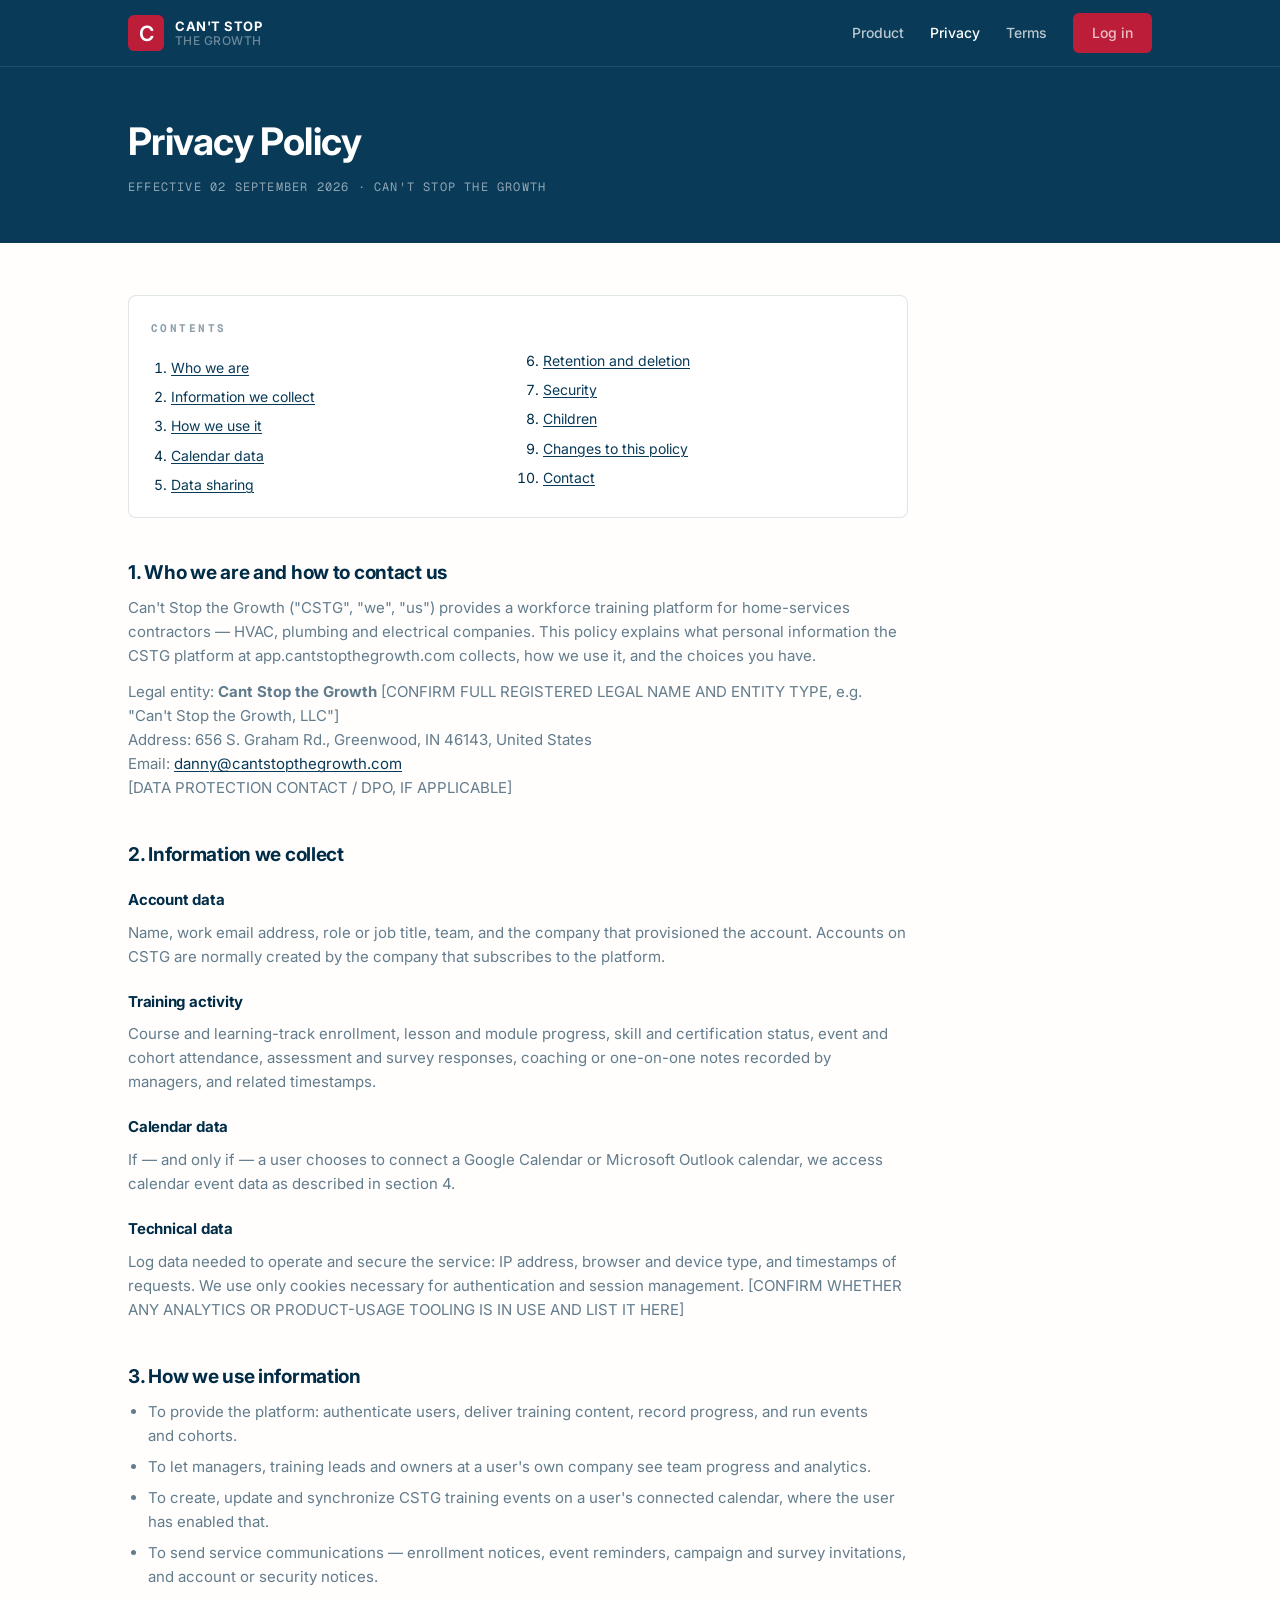
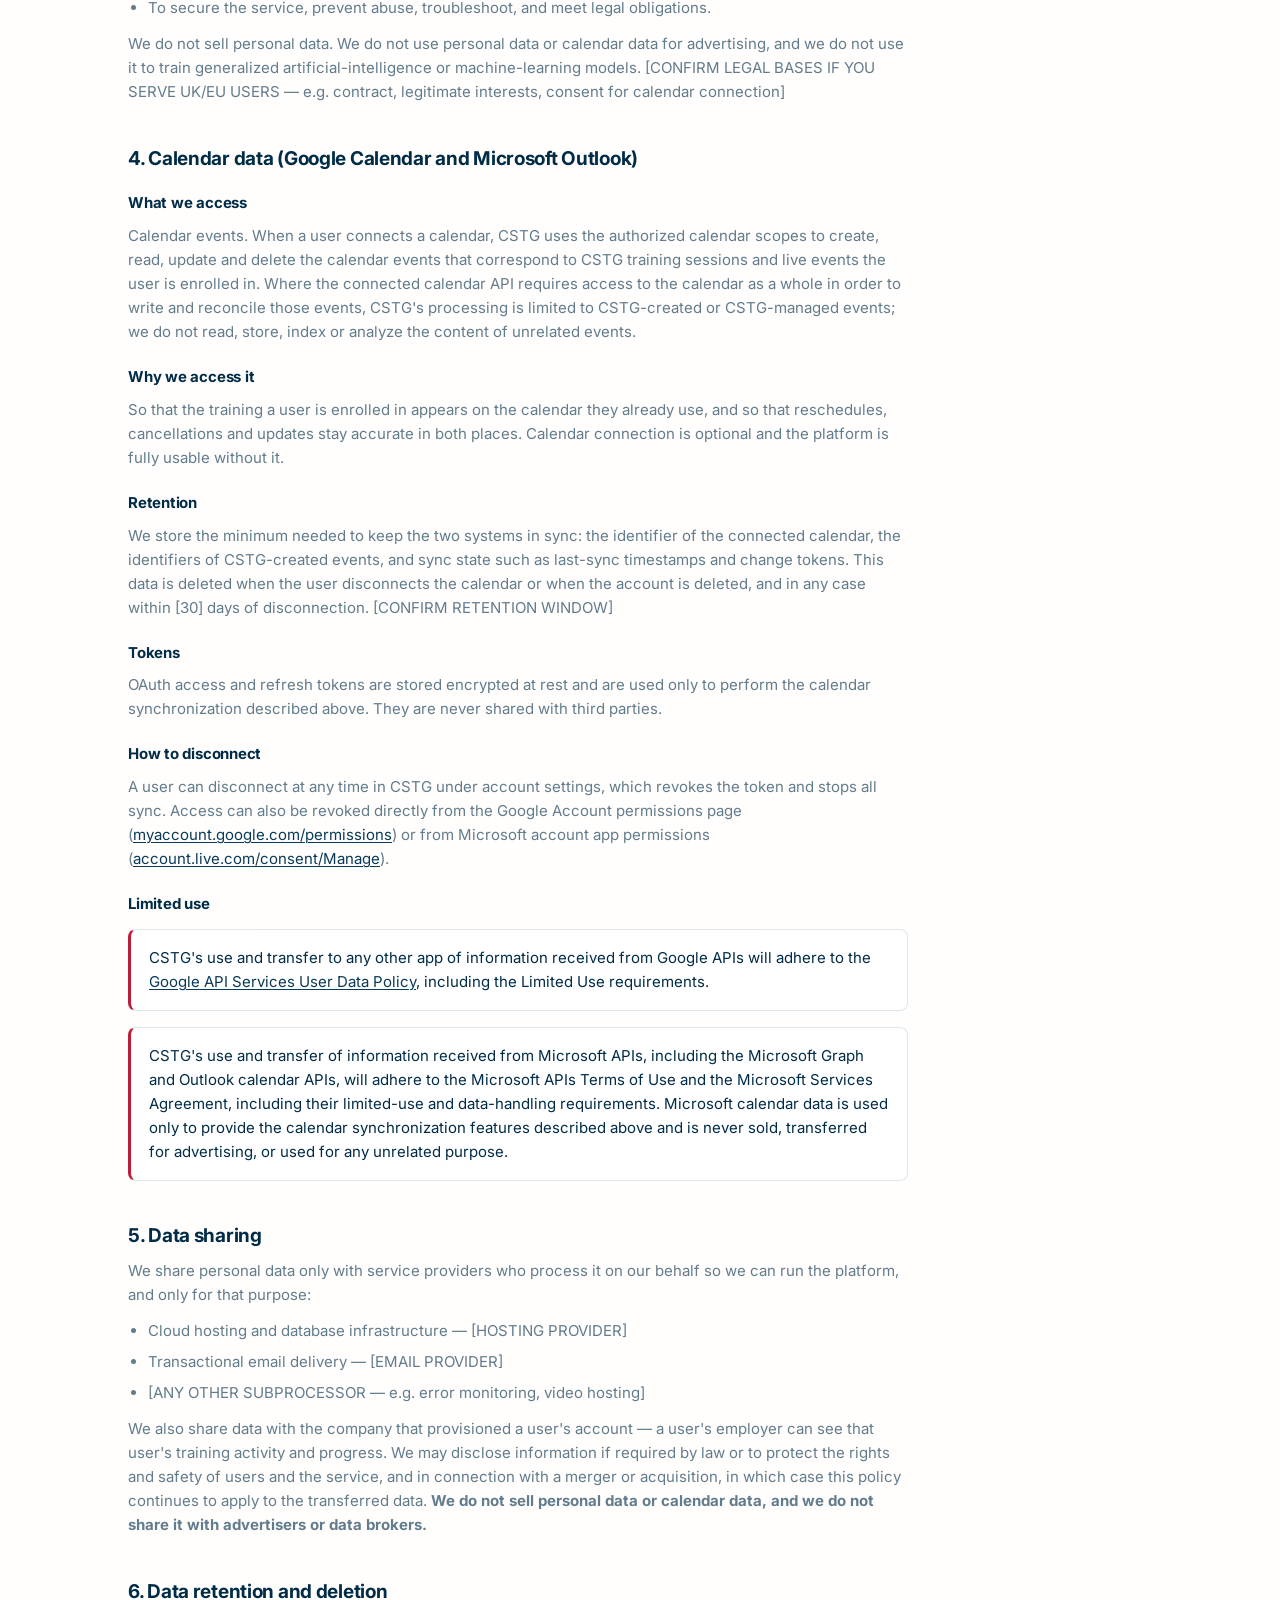
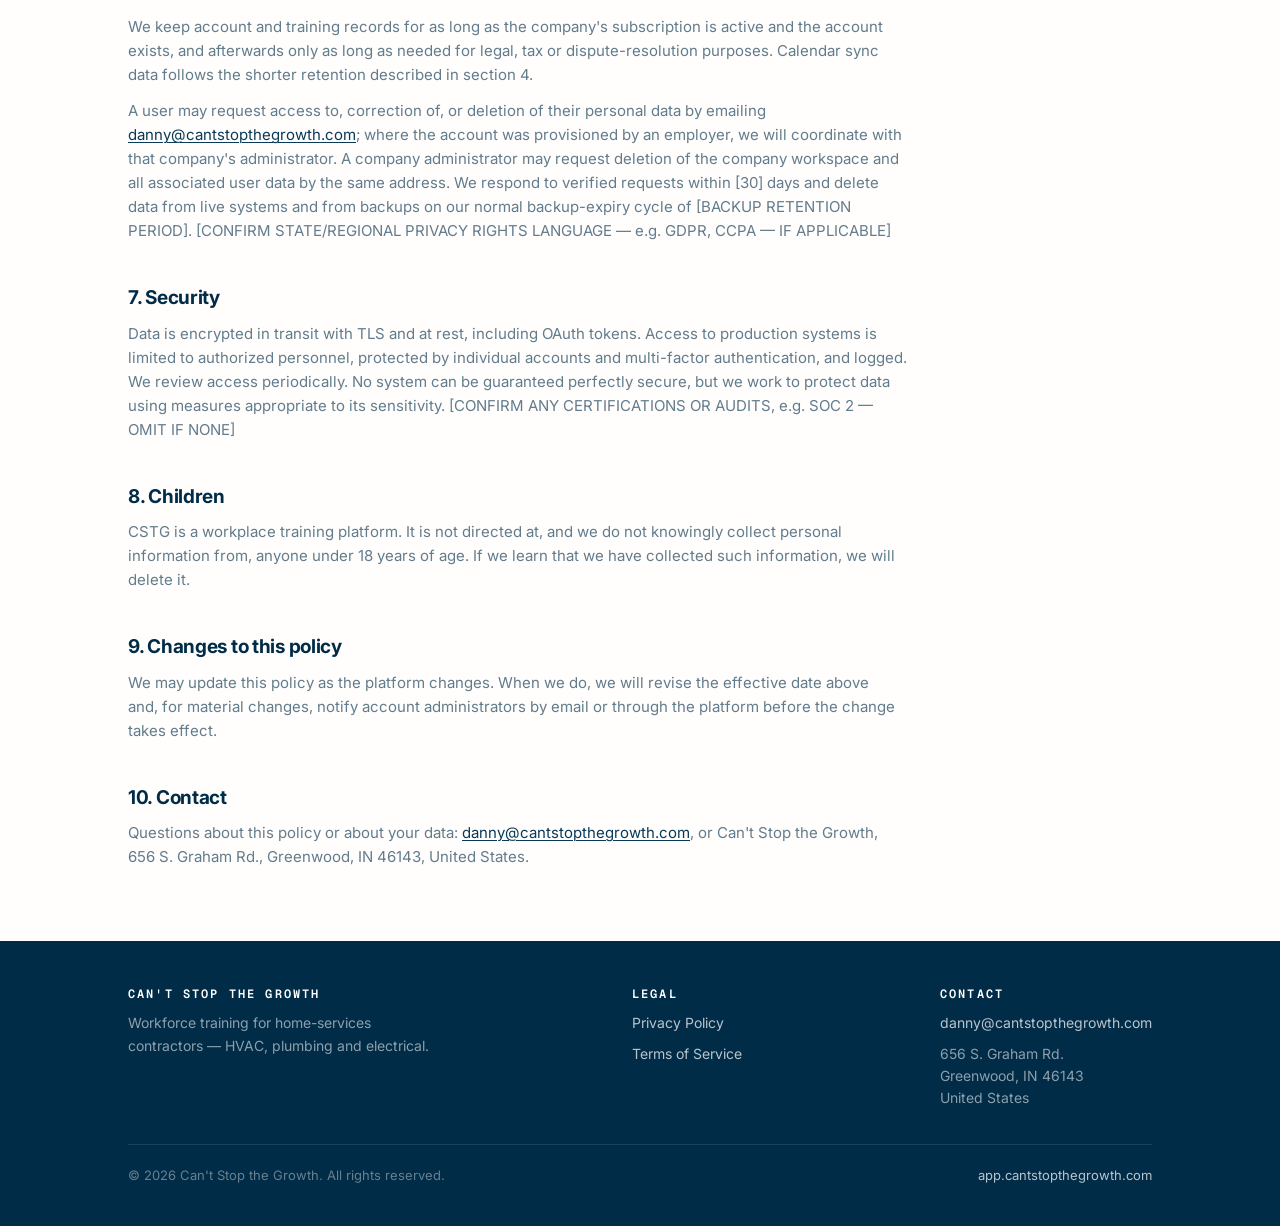
==== privacy.html @ 06f74c23 "Landing page package: index + legal pages for OAuth app verification Static site (no build step): li" ====
<!DOCTYPE html>
<html lang="en">
<head>
<meta charset="utf-8" />
<meta name="viewport" content="width=device-width, initial-scale=1" />
<title>Privacy Policy — Can't Stop the Growth</title>
<meta name="description" content="How Can't Stop the Growth (CSTG) collects, uses and protects personal and calendar data." />
<link rel="preconnect" href="https://fonts.googleapis.com" />
<link rel="preconnect" href="https://fonts.gstatic.com" crossorigin />
<link href="https://fonts.googleapis.com/css2?family=Inter:wght@400;500;600;700&family=Geist+Mono:wght@400;500;600&display=swap" rel="stylesheet" />
<link rel="stylesheet" href="site.css" />
</head>
<body><header class="site-head">
<div class="wrap head-in">
<a class="logo" href="index.html"><span class="mark">C</span><span class="word"><b>CAN'T STOP</b><span>THE GROWTH</span></span></a>
<button class="navtoggle" id="navToggle" aria-expanded="false" aria-controls="siteNav" aria-label="Menu">☰</button>
<nav class="nav" id="siteNav">
<a href="index.html">Product</a>
<a href="privacy.html" aria-current="page">Privacy</a>
<a href="terms.html">Terms</a>
<a class="btn btn-cta" href="https://app.cantstopthegrowth.com">Log in</a>
</nav>
</div>
</header><main>
<section class="legal-head">
<div class="wrap">
<h1>Privacy Policy</h1>
<p class="meta">Effective 02 September 2026 · Can't Stop the Growth</p>
</div>
</section>
<div class="wrap"><div class="legal">
<div class="toc"><b class="eyebrow">Contents</b>
<ol>
<li><a href="#who">Who we are</a></li>
<li><a href="#collect">Information we collect</a></li>
<li><a href="#use">How we use it</a></li>
<li><a href="#calendar">Calendar data</a></li>
<li><a href="#sharing">Data sharing</a></li>
<li><a href="#retention">Retention and deletion</a></li>
<li><a href="#security">Security</a></li>
<li><a href="#children">Children</a></li>
<li><a href="#changes">Changes to this policy</a></li>
<li><a href="#contact">Contact</a></li>
</ol></div>

<h2 id="who">1. Who we are and how to contact us</h2>
<p>Can't Stop the Growth ("CSTG", "we", "us") provides a workforce training platform for home-services contractors — HVAC, plumbing and electrical companies. This policy explains what personal information the CSTG platform at app.cantstopthegrowth.com collects, how we use it, and the choices you have.</p>
<p>Legal entity: <b>Cant Stop the Growth</b> [CONFIRM FULL REGISTERED LEGAL NAME AND ENTITY TYPE, e.g. "Can't Stop the Growth, LLC"]<br />
Address: 656 S. Graham Rd., Greenwood, IN 46143, United States<br />
Email: <a href="mailto:danny@cantstopthegrowth.com">danny@cantstopthegrowth.com</a><br />
[DATA PROTECTION CONTACT / DPO, IF APPLICABLE]</p>

<h2 id="collect">2. Information we collect</h2>
<h3>Account data</h3>
<p>Name, work email address, role or job title, team, and the company that provisioned the account. Accounts on CSTG are normally created by the company that subscribes to the platform.</p>
<h3>Training activity</h3>
<p>Course and learning-track enrollment, lesson and module progress, skill and certification status, event and cohort attendance, assessment and survey responses, coaching or one-on-one notes recorded by managers, and related timestamps.</p>
<h3>Calendar data</h3>
<p>If — and only if — a user chooses to connect a Google Calendar or Microsoft Outlook calendar, we access calendar event data as described in section 4.</p>
<h3>Technical data</h3>
<p>Log data needed to operate and secure the service: IP address, browser and device type, and timestamps of requests. We use only cookies necessary for authentication and session management. [CONFIRM WHETHER ANY ANALYTICS OR PRODUCT-USAGE TOOLING IS IN USE AND LIST IT HERE]</p>

<h2 id="use">3. How we use information</h2>
<ul>
<li>To provide the platform: authenticate users, deliver training content, record progress, and run events and cohorts.</li>
<li>To let managers, training leads and owners at a user's own company see team progress and analytics.</li>
<li>To create, update and synchronize CSTG training events on a user's connected calendar, where the user has enabled that.</li>
<li>To send service communications — enrollment notices, event reminders, campaign and survey invitations, and account or security notices.</li>
<li>To secure the service, prevent abuse, troubleshoot, and meet legal obligations.</li>
</ul>
<p>We do not sell personal data. We do not use personal data or calendar data for advertising, and we do not use it to train generalized artificial-intelligence or machine-learning models. [CONFIRM LEGAL BASES IF YOU SERVE UK/EU USERS — e.g. contract, legitimate interests, consent for calendar connection]</p>

<h2 id="calendar">4. Calendar data (Google Calendar and Microsoft Outlook)</h2>
<h3>What we access</h3>
<p>Calendar events. When a user connects a calendar, CSTG uses the authorized calendar scopes to create, read, update and delete the calendar events that correspond to CSTG training sessions and live events the user is enrolled in. Where the connected calendar API requires access to the calendar as a whole in order to write and reconcile those events, CSTG's processing is limited to CSTG-created or CSTG-managed events; we do not read, store, index or analyze the content of unrelated events.</p>
<h3>Why we access it</h3>
<p>So that the training a user is enrolled in appears on the calendar they already use, and so that reschedules, cancellations and updates stay accurate in both places. Calendar connection is optional and the platform is fully usable without it.</p>
<h3>Retention</h3>
<p>We store the minimum needed to keep the two systems in sync: the identifier of the connected calendar, the identifiers of CSTG-created events, and sync state such as last-sync timestamps and change tokens. This data is deleted when the user disconnects the calendar or when the account is deleted, and in any case within [30] days of disconnection. [CONFIRM RETENTION WINDOW]</p>
<h3>Tokens</h3>
<p>OAuth access and refresh tokens are stored encrypted at rest and are used only to perform the calendar synchronization described above. They are never shared with third parties.</p>
<h3>How to disconnect</h3>
<p>A user can disconnect at any time in CSTG under account settings, which revokes the token and stops all sync. Access can also be revoked directly from the Google Account permissions page (<a href="https://myaccount.google.com/permissions">myaccount.google.com/permissions</a>) or from Microsoft account app permissions (<a href="https://account.live.com/consent/Manage">account.live.com/consent/Manage</a>).</p>
<h3>Limited use</h3>
<p class="quote">CSTG's use and transfer to any other app of information received from Google APIs will adhere to the <a href="https://developers.google.com/terms/api-services-user-data-policy">Google API Services User Data Policy</a>, including the Limited Use requirements.</p>
<p class="quote">CSTG's use and transfer of information received from Microsoft APIs, including the Microsoft Graph and Outlook calendar APIs, will adhere to the Microsoft APIs Terms of Use and the Microsoft Services Agreement, including their limited-use and data-handling requirements. Microsoft calendar data is used only to provide the calendar synchronization features described above and is never sold, transferred for advertising, or used for any unrelated purpose.</p>

<h2 id="sharing">5. Data sharing</h2>
<p>We share personal data only with service providers who process it on our behalf so we can run the platform, and only for that purpose:</p>
<ul>
<li>Cloud hosting and database infrastructure — [HOSTING PROVIDER]</li>
<li>Transactional email delivery — [EMAIL PROVIDER]</li>
<li>[ANY OTHER SUBPROCESSOR — e.g. error monitoring, video hosting]</li>
</ul>
<p>We also share data with the company that provisioned a user's account — a user's employer can see that user's training activity and progress. We may disclose information if required by law or to protect the rights and safety of users and the service, and in connection with a merger or acquisition, in which case this policy continues to apply to the transferred data. <b>We do not sell personal data or calendar data, and we do not share it with advertisers or data brokers.</b></p>

<h2 id="retention">6. Data retention and deletion</h2>
<p>We keep account and training records for as long as the company's subscription is active and the account exists, and afterwards only as long as needed for legal, tax or dispute-resolution purposes. Calendar sync data follows the shorter retention described in section 4.</p>
<p>A user may request access to, correction of, or deletion of their personal data by emailing <a href="mailto:danny@cantstopthegrowth.com">danny@cantstopthegrowth.com</a>; where the account was provisioned by an employer, we will coordinate with that company's administrator. A company administrator may request deletion of the company workspace and all associated user data by the same address. We respond to verified requests within [30] days and delete data from live systems and from backups on our normal backup-expiry cycle of [BACKUP RETENTION PERIOD]. [CONFIRM STATE/REGIONAL PRIVACY RIGHTS LANGUAGE — e.g. GDPR, CCPA — IF APPLICABLE]</p>

<h2 id="security">7. Security</h2>
<p>Data is encrypted in transit with TLS and at rest, including OAuth tokens. Access to production systems is limited to authorized personnel, protected by individual accounts and multi-factor authentication, and logged. We review access periodically. No system can be guaranteed perfectly secure, but we work to protect data using measures appropriate to its sensitivity. [CONFIRM ANY CERTIFICATIONS OR AUDITS, e.g. SOC 2 — OMIT IF NONE]</p>

<h2 id="children">8. Children</h2>
<p>CSTG is a workplace training platform. It is not directed at, and we do not knowingly collect personal information from, anyone under 18 years of age. If we learn that we have collected such information, we will delete it.</p>

<h2 id="changes">9. Changes to this policy</h2>
<p>We may update this policy as the platform changes. When we do, we will revise the effective date above and, for material changes, notify account administrators by email or through the platform before the change takes effect.</p>

<h2 id="contact">10. Contact</h2>
<p>Questions about this policy or about your data: <a href="mailto:danny@cantstopthegrowth.com">danny@cantstopthegrowth.com</a>, or Can't Stop the Growth, 656 S. Graham Rd., Greenwood, IN 46143, United States.</p>
</div></div>
</main><footer class="site-foot">
<div class="wrap">
<div class="foot-in">
<div class="foot-col">
<b>Can't Stop the Growth</b>
<span>Workforce training for home-services contractors — HVAC, plumbing and electrical.</span>
</div>
<div class="foot-col">
<b>Legal</b>
<a href="privacy.html">Privacy Policy</a>
<a href="terms.html">Terms of Service</a>
</div>
<div class="foot-col">
<b>Contact</b>
<a href="mailto:danny@cantstopthegrowth.com">danny@cantstopthegrowth.com</a>
<span>656 S. Graham Rd.<br />Greenwood, IN 46143<br />United States</span>
</div>
</div>
<div class="foot-bottom">
<span>© 2026 Can't Stop the Growth. All rights reserved.</span>
<span><a href="https://app.cantstopthegrowth.com">app.cantstopthegrowth.com</a></span>
</div>
</div>
</footer>
<script>
(function(){var b=document.getElementById('navToggle'),n=document.getElementById('siteNav');
b.addEventListener('click',function(){var o=n.classList.toggle('open');b.setAttribute('aria-expanded',o?'true':'false');});})();
</script>
</body>
</html>
---- site.css ----
/* Can't Stop the Growth — marketing site. Tokens lifted from the CSTG app (Refined Blueprint). */
:root{
--navy:#093a58;--navy-deep:#002c47;--red:#bc1d39;
--paper:#fffefd;--card:#ffffff;--ink:#002c47;
--muted:rgba(0,44,71,.62);--muted-2:rgba(0,44,71,.45);
--card-border:rgba(0,44,71,.12);--hair:rgba(0,44,71,.13);--hair-soft:rgba(0,44,71,.07);
--chip-bg:#eceae9;--shadow:rgba(0,44,71,.08);
--on-navy:#fff;--on-navy-70:rgba(255,255,255,.72);--on-navy-55:rgba(255,255,255,.55);--on-navy-40:rgba(255,255,255,.40);--on-navy-hair:rgba(255,255,255,.10);
--primary-hover:#0c4a70;--cta-hover:#a51831;--secondary-hover:#fbfbfa;
--ui:'Inter',system-ui,-apple-system,sans-serif;--mono:'Geist Mono','SF Mono',ui-monospace,Menlo,monospace;
--r-card:8px;--r-btn:6px;--r-pill:999px;
--wrap:1080px;
}
*{box-sizing:border-box}
html{-webkit-text-size-adjust:100%}
body{margin:0;font-family:var(--ui);color:var(--ink);background:var(--paper);font-size:16px;line-height:1.6;-webkit-font-smoothing:antialiased;text-wrap:pretty}
.wrap{max-width:var(--wrap);margin:0 auto;padding:0 28px}
a{color:var(--navy);text-decoration:underline;text-underline-offset:2px;text-decoration-thickness:1px}
a:hover{color:var(--red)}
h1,h2,h3{margin:0;letter-spacing:-.015em;line-height:1.18;font-weight:700}
p{margin:0}
.eyebrow{font-family:var(--mono);font-size:11px;letter-spacing:.22em;text-transform:uppercase;color:var(--muted-2)}

/* ---------- header ---------- */
.site-head{background:var(--navy);color:var(--on-navy);position:sticky;top:0;z-index:20;border-bottom:1px solid var(--on-navy-hair)}
.head-in{display:flex;align-items:center;gap:24px;min-height:66px;padding-top:10px;padding-bottom:10px}
.logo{display:flex;align-items:center;gap:11px;text-decoration:none;flex:0 0 auto}
.logo:hover{color:inherit}
.logo .mark{width:36px;height:36px;flex:0 0 36px;background:var(--red);border-radius:var(--r-btn);color:#fff;display:grid;place-items:center;font-weight:600;font-size:21px;line-height:1}
.logo .word{display:flex;flex-direction:column;line-height:1.12}
.logo .word b{color:var(--on-navy);font-weight:700;font-size:13px;letter-spacing:.04em}
.logo .word span{color:var(--on-navy-40);font-weight:500;font-size:12px;letter-spacing:.04em}
.nav{display:flex;align-items:center;gap:26px;margin-left:auto}
.nav a{color:var(--on-navy-70);text-decoration:none;font-size:14px;font-weight:500}
.nav a:hover,.nav a[aria-current="page"]{color:var(--on-navy)}
.btn{display:inline-flex;align-items:center;justify-content:center;gap:8px;height:40px;padding:0 18px;border-radius:var(--r-btn);font-size:14px;font-weight:600;text-decoration:none;border:1px solid transparent;cursor:pointer;white-space:nowrap}
.btn-cta{background:var(--red);color:#fff}
.btn-cta:hover{background:var(--cta-hover);color:#fff}
.btn-primary{background:var(--navy);color:#fff}
.btn-primary:hover{background:var(--primary-hover);color:#fff}
.btn-ghost{background:transparent;color:var(--ink);border-color:var(--hair)}
.btn-ghost:hover{background:var(--secondary-hover);color:var(--ink)}
.navtoggle{display:none;margin-left:auto;height:38px;width:42px;background:transparent;border:1px solid var(--on-navy-hair);border-radius:var(--r-btn);color:var(--on-navy);font-size:16px;line-height:1;cursor:pointer}

/* ---------- sections ---------- */
.hero{background:var(--navy);color:var(--on-navy);padding:76px 0 84px}
.hero h1{font-size:clamp(30px,4.2vw,50px);max-width:19ch}
.hero p{color:var(--on-navy-70);max-width:62ch;margin-top:18px;font-size:17px}
.hero .actions{display:flex;flex-wrap:wrap;gap:12px;margin-top:30px}
.hero .btn-ghost{color:var(--on-navy);border-color:rgba(255,255,255,.28);background:transparent}
.hero .btn-ghost:hover{background:rgba(255,255,255,.08);color:var(--on-navy)}
section.band{padding:64px 0;border-bottom:1px solid var(--hair-soft)}
section.band:last-of-type{border-bottom:0}
.band h2{font-size:clamp(22px,2.6vw,30px);margin-top:10px}
.lede{color:var(--muted);max-width:70ch;margin-top:14px}
.grid{display:grid;grid-template-columns:repeat(auto-fit,minmax(238px,1fr));gap:18px;margin-top:32px}
.card{background:var(--card);border:1px solid var(--card-border);border-radius:var(--r-card);padding:22px;box-shadow:0 1px 2px var(--shadow)}
.card h3{font-size:16px}
.card p{color:var(--muted);font-size:14.5px;margin-top:9px}
.card .num{font-family:var(--mono);font-size:11px;letter-spacing:.18em;color:var(--muted-2);display:block;margin-bottom:12px}

/* calendar */
.calendar{background:#f5f4f2;border-top:1px solid var(--hair-soft)}
.callist{display:grid;gap:12px;margin-top:26px;padding:0;list-style:none;max-width:78ch}
.callist li{position:relative;padding-left:26px;color:var(--ink);font-size:15px}
.callist li::before{content:"";position:absolute;left:4px;top:9px;width:7px;height:7px;border-radius:2px;background:var(--red)}
.note{margin-top:26px;font-size:14.5px;color:var(--muted)}
.chips{display:flex;flex-wrap:wrap;gap:8px;margin-top:22px}
.chip{font-family:var(--mono);font-size:11px;letter-spacing:.12em;text-transform:uppercase;background:var(--chip-bg);color:var(--ink);border-radius:var(--r-pill);padding:5px 12px}

/* contact */
.contact-rows{display:grid;gap:10px;margin-top:22px;font-size:15px}
.contact-rows b{font-weight:600}

/* ---------- legal pages ---------- */
.legal-head{background:var(--navy);color:var(--on-navy);padding:52px 0 46px}
.legal-head h1{font-size:clamp(26px,3.4vw,38px)}
.legal-head .meta{color:var(--on-navy-55);font-family:var(--mono);font-size:12px;letter-spacing:.1em;margin-top:14px;text-transform:uppercase}
.legal{padding:52px 0 72px;max-width:78ch}
.legal h2{font-size:19px;margin-top:44px}
.legal h2:first-child{margin-top:0}
.legal h3{font-size:15px;margin-top:24px}
.legal p{color:var(--muted);margin-top:12px;font-size:15px}
.legal ul{color:var(--muted);margin:12px 0 0;padding-left:20px;font-size:15px}
.legal li{margin-top:7px}
.legal .quote{background:var(--card);border:1px solid var(--card-border);border-left:3px solid var(--red);border-radius:var(--r-card);padding:16px 18px;color:var(--ink);margin-top:16px;font-size:15px}
.toc{background:var(--card);border:1px solid var(--card-border);border-radius:var(--r-card);padding:18px 22px;margin-bottom:44px}
.toc ol{margin:10px 0 0;padding-left:20px;columns:2;column-gap:30px;font-size:14px}
.toc li{margin-bottom:5px;break-inside:avoid}

/* ---------- footer ---------- */
.site-foot{background:var(--navy-deep);color:var(--on-navy-55);padding:44px 0 40px;font-size:14px}
.foot-in{display:flex;flex-wrap:wrap;gap:34px;justify-content:space-between}
.foot-col{display:flex;flex-direction:column;gap:8px;max-width:34ch}
.foot-col b{color:var(--on-navy);font-size:12px;font-family:var(--mono);letter-spacing:.18em;text-transform:uppercase;font-weight:600}
.site-foot a{color:var(--on-navy-70);text-decoration:none}
.site-foot a:hover{color:#fff;text-decoration:underline}
.foot-bottom{margin-top:34px;padding-top:20px;border-top:1px solid var(--on-navy-hair);color:var(--on-navy-40);font-size:13px;display:flex;flex-wrap:wrap;gap:16px;justify-content:space-between}

@media(max-width:780px){
.navtoggle{display:block}
.nav{position:absolute;left:0;right:0;top:100%;background:var(--navy);flex-direction:column;align-items:flex-start;gap:0;padding:8px 28px 20px;border-bottom:1px solid var(--on-navy-hair);display:none;margin-left:0}
.nav.open{display:flex}
.nav a{padding:12px 0;width:100%;border-bottom:1px solid var(--on-navy-hair)}
.nav .btn{margin-top:14px;width:100%}
.head-in{position:relative}
.hero{padding:56px 0 60px}
.toc ol{columns:1}
}
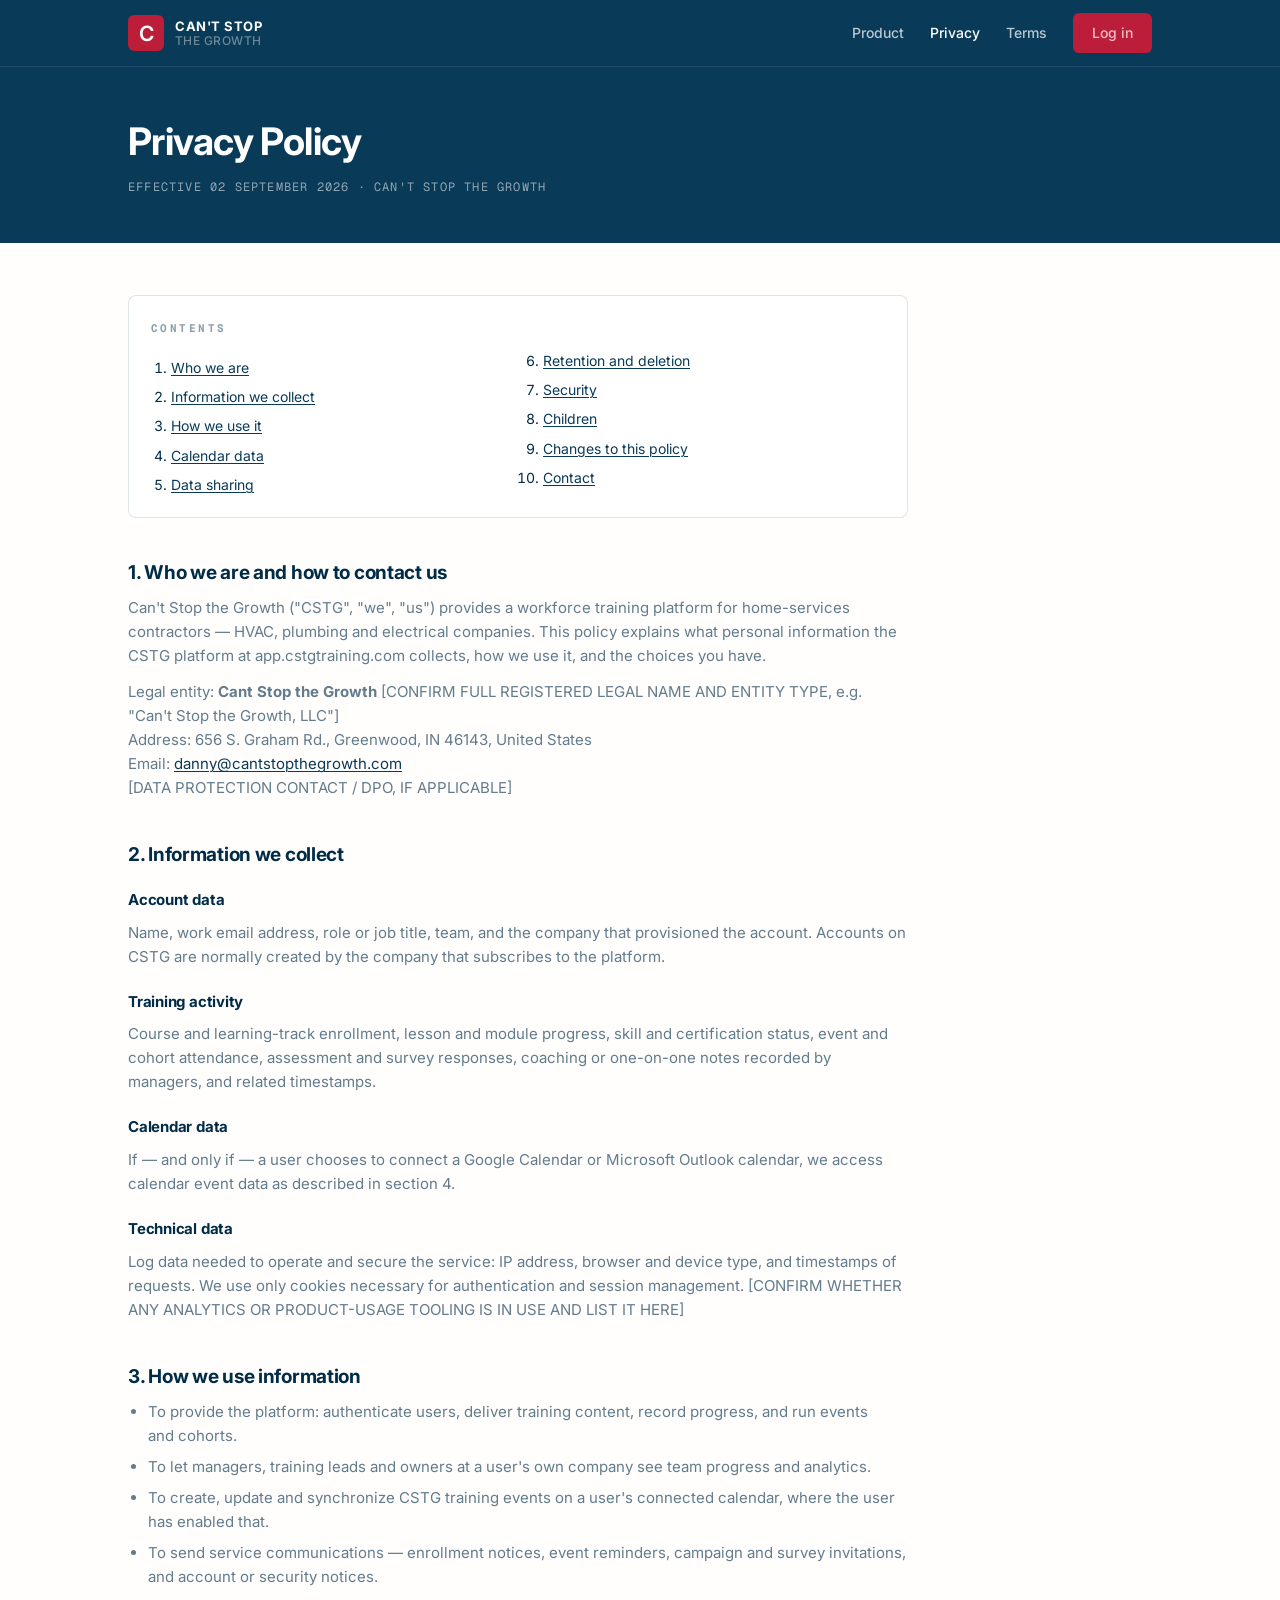
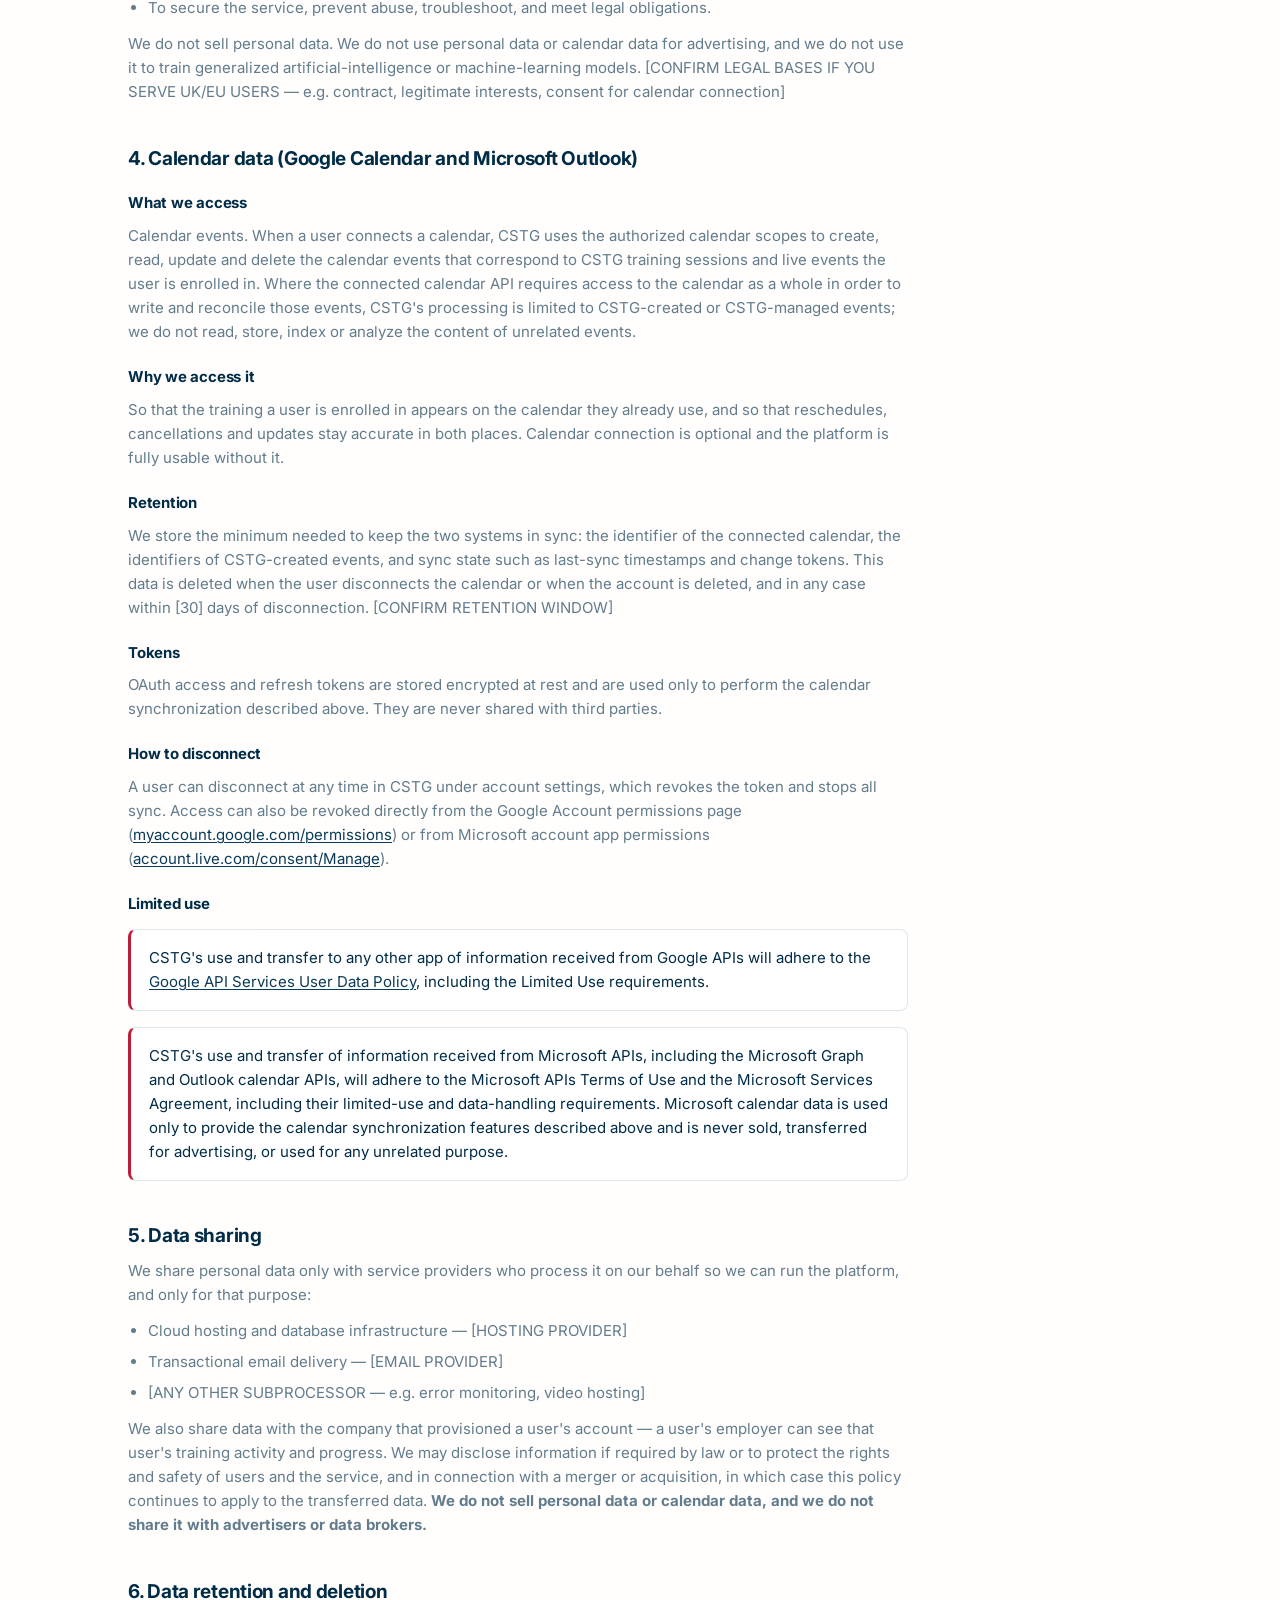
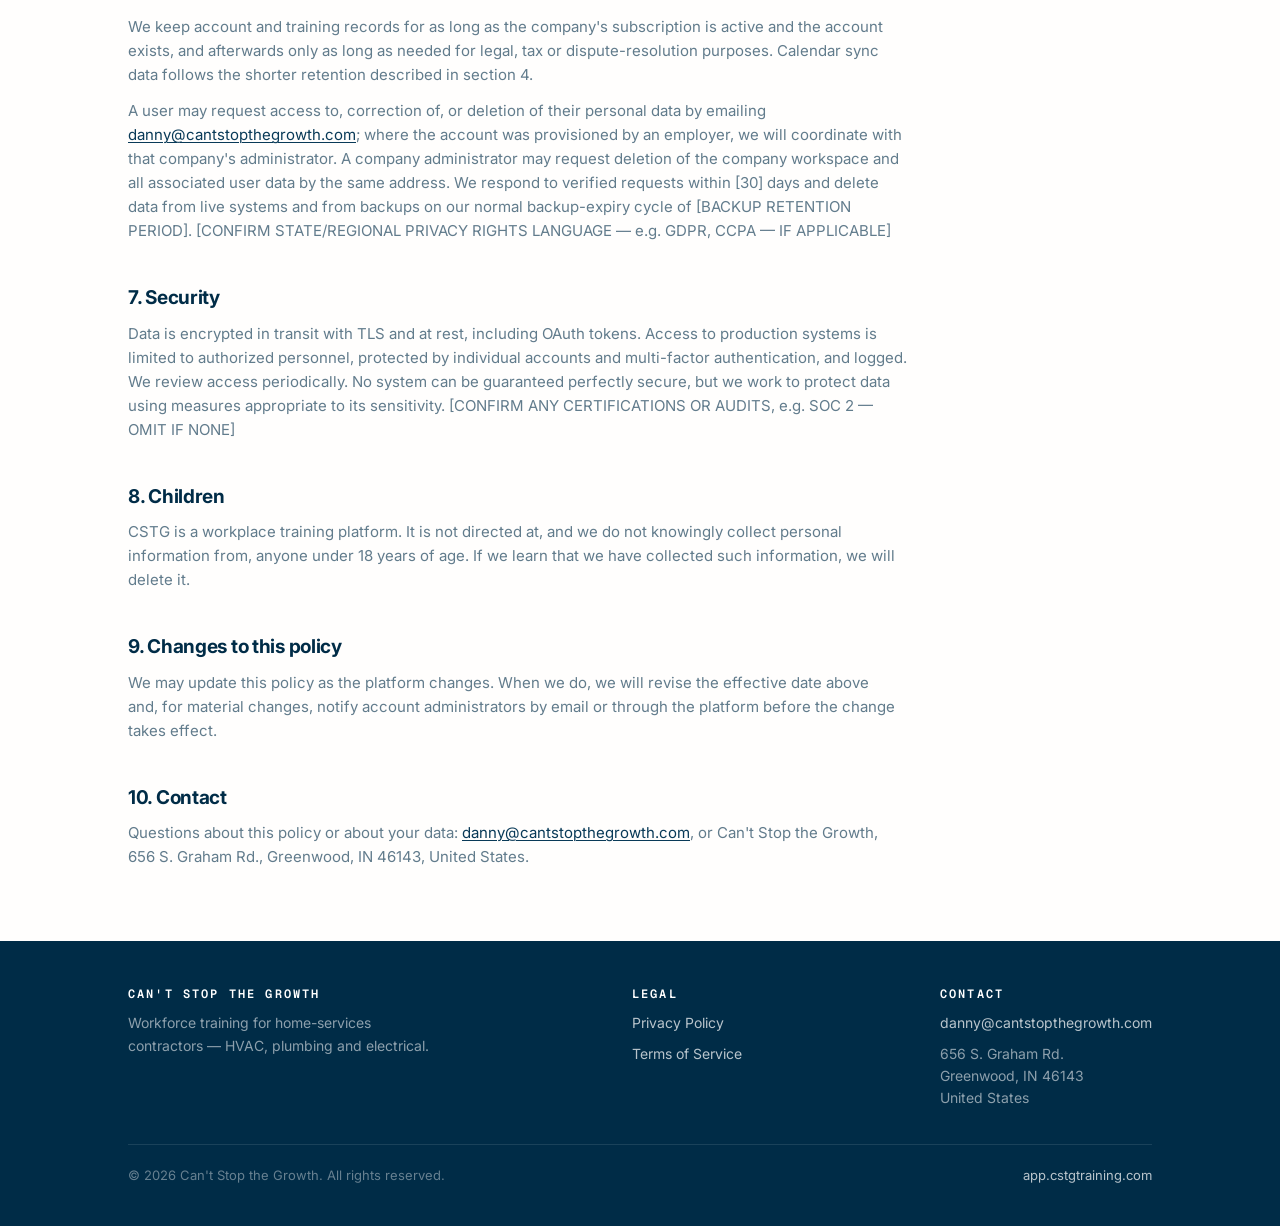
==== commit 8eaf0833: "Point app links at the real login URL (app.cstgtraining.com/login) The pages shipped referencing app" ====
--- a/privacy.html
+++ b/privacy.html
@@ -18,7 +18,7 @@
 <a href="index.html">Product</a>
 <a href="privacy.html" aria-current="page">Privacy</a>
 <a href="terms.html">Terms</a>
-<a class="btn btn-cta" href="https://app.cantstopthegrowth.com">Log in</a>
+<a class="btn btn-cta" href="https://app.cstgtraining.com/login">Log in</a>
 </nav>
 </div>
 </header><main>
@@ -44,7 +44,7 @@
 </ol></div>
 
 <h2 id="who">1. Who we are and how to contact us</h2>
-<p>Can't Stop the Growth ("CSTG", "we", "us") provides a workforce training platform for home-services contractors — HVAC, plumbing and electrical companies. This policy explains what personal information the CSTG platform at app.cantstopthegrowth.com collects, how we use it, and the choices you have.</p>
+<p>Can't Stop the Growth ("CSTG", "we", "us") provides a workforce training platform for home-services contractors — HVAC, plumbing and electrical companies. This policy explains what personal information the CSTG platform at app.cstgtraining.com collects, how we use it, and the choices you have.</p>
 <p>Legal entity: <b>Cant Stop the Growth</b> [CONFIRM FULL REGISTERED LEGAL NAME AND ENTITY TYPE, e.g. "Can't Stop the Growth, LLC"]<br />
 Address: 656 S. Graham Rd., Greenwood, IN 46143, United States<br />
 Email: <a href="mailto:danny@cantstopthegrowth.com">danny@cantstopthegrowth.com</a><br />
@@ -130,7 +130,7 @@
 </div>
 <div class="foot-bottom">
 <span>© 2026 Can't Stop the Growth. All rights reserved.</span>
-<span><a href="https://app.cantstopthegrowth.com">app.cantstopthegrowth.com</a></span>
+<span><a href="https://app.cstgtraining.com/login">app.cstgtraining.com</a></span>
 </div>
 </div>
 </footer>
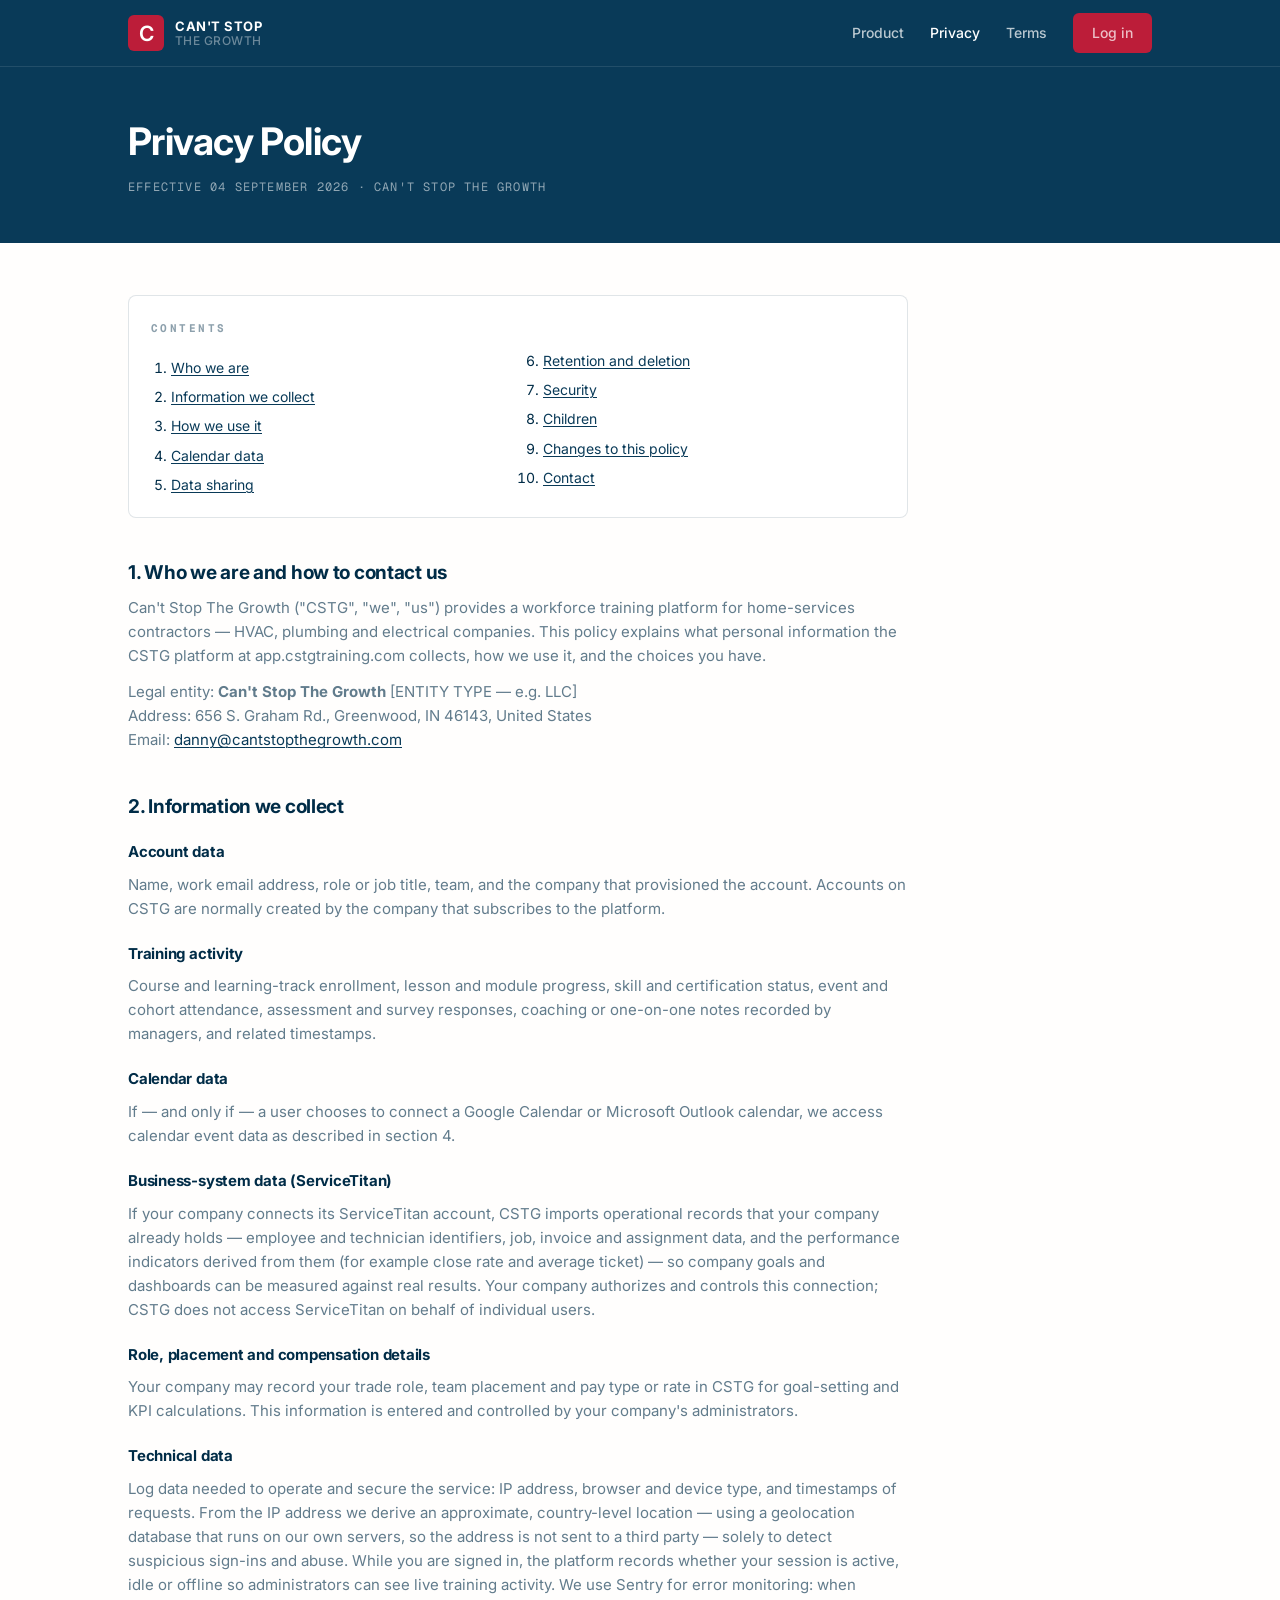
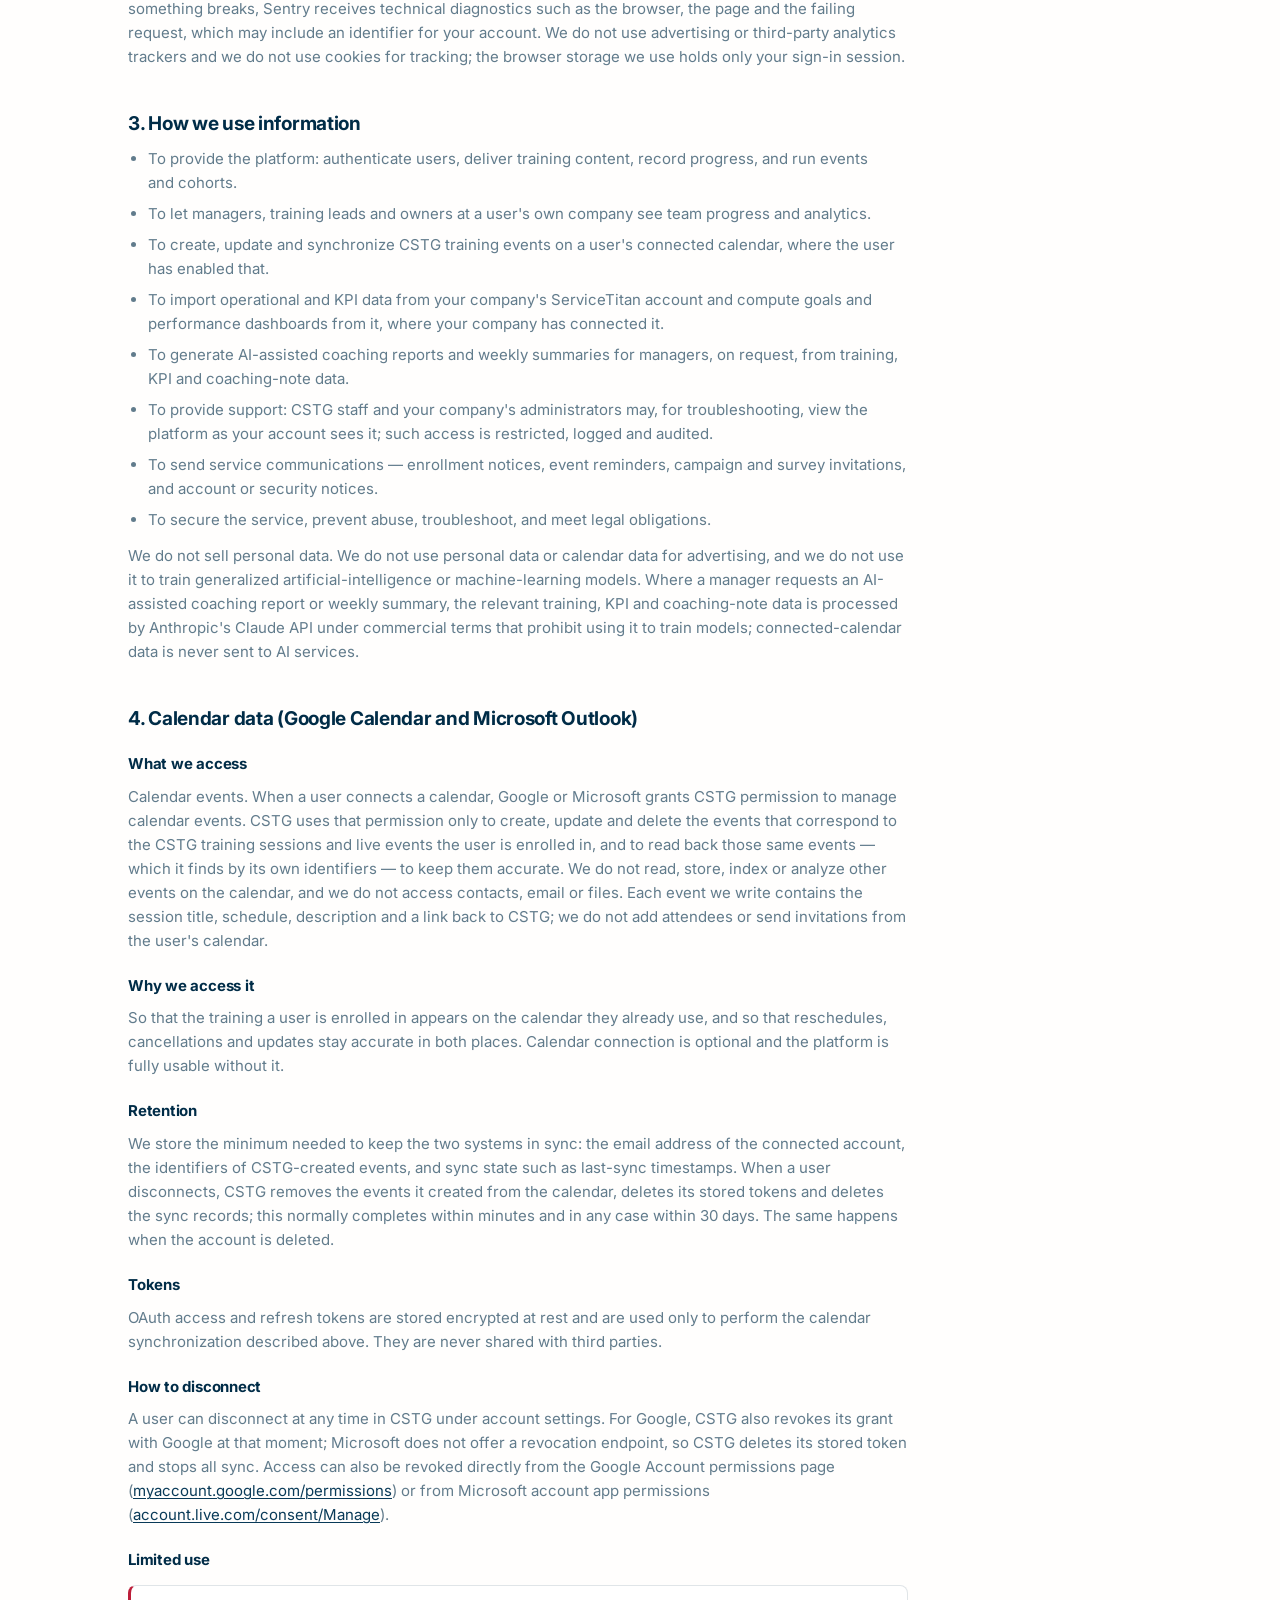
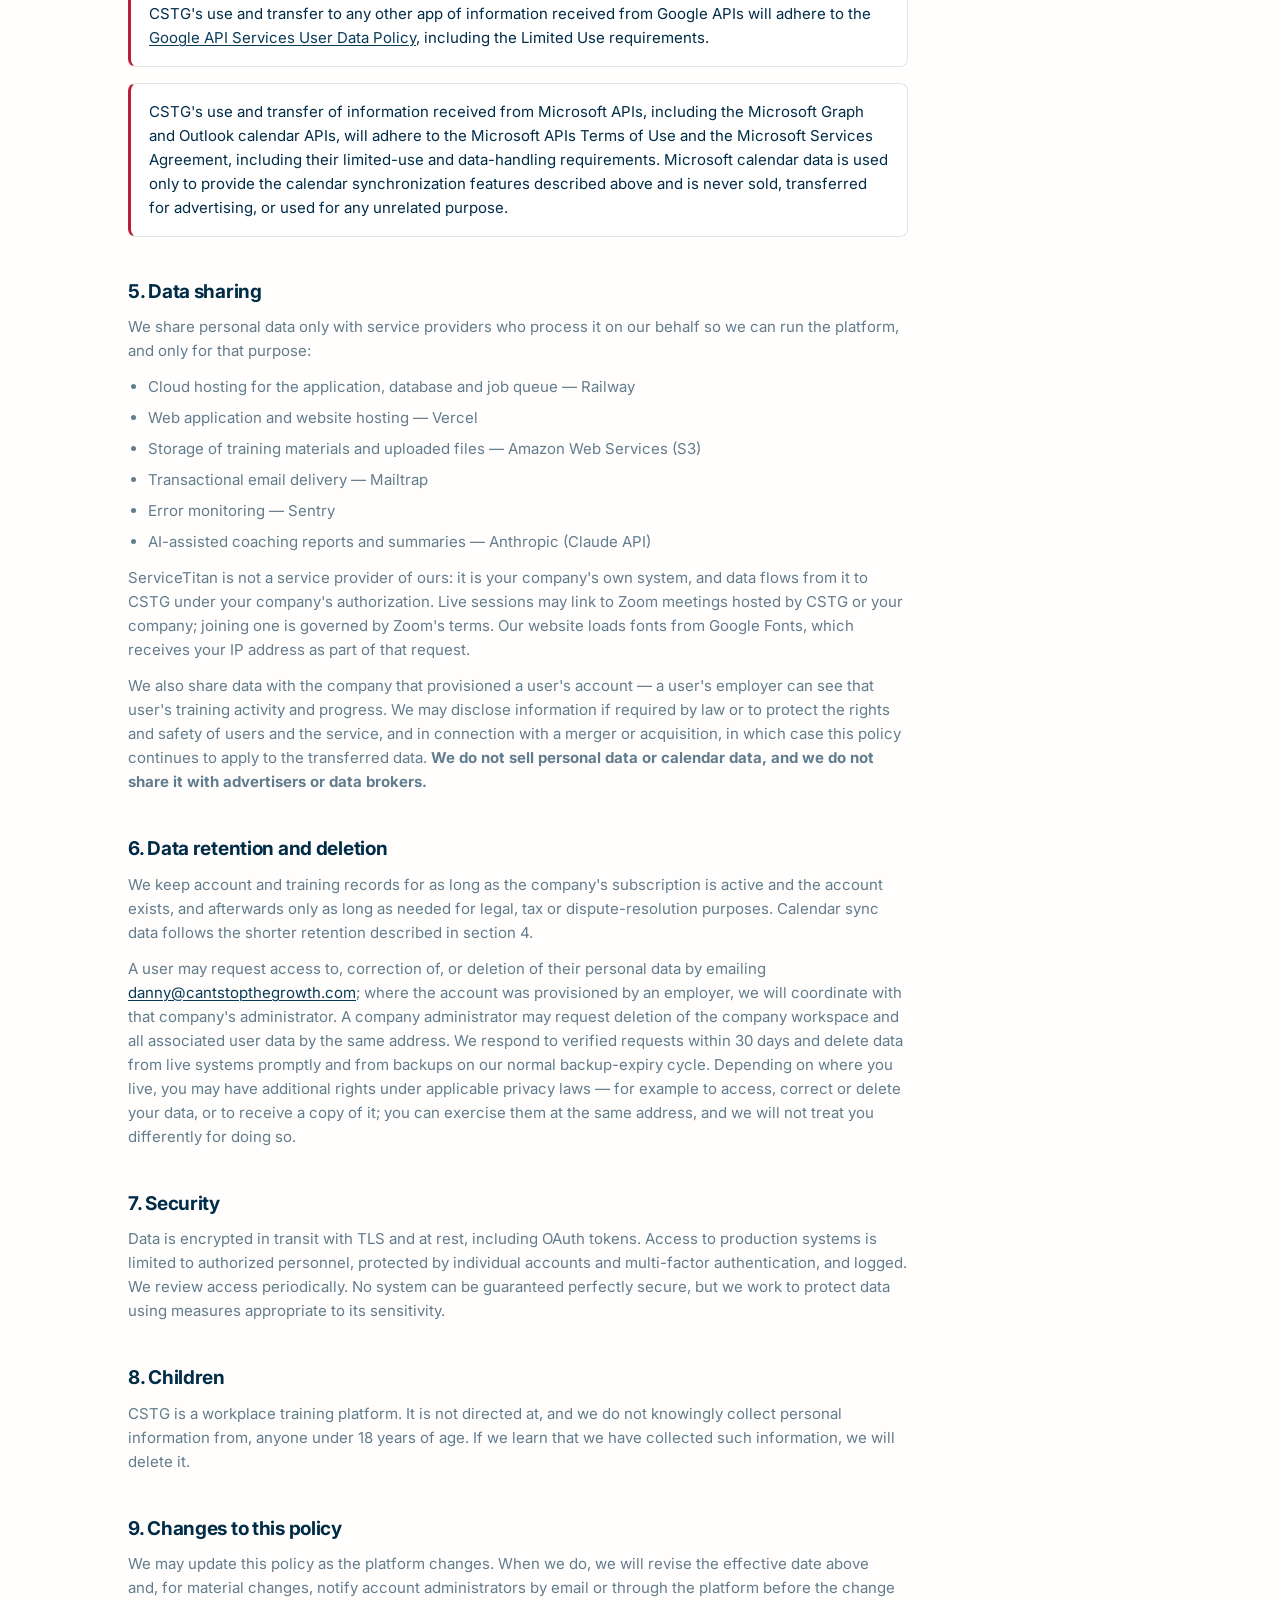
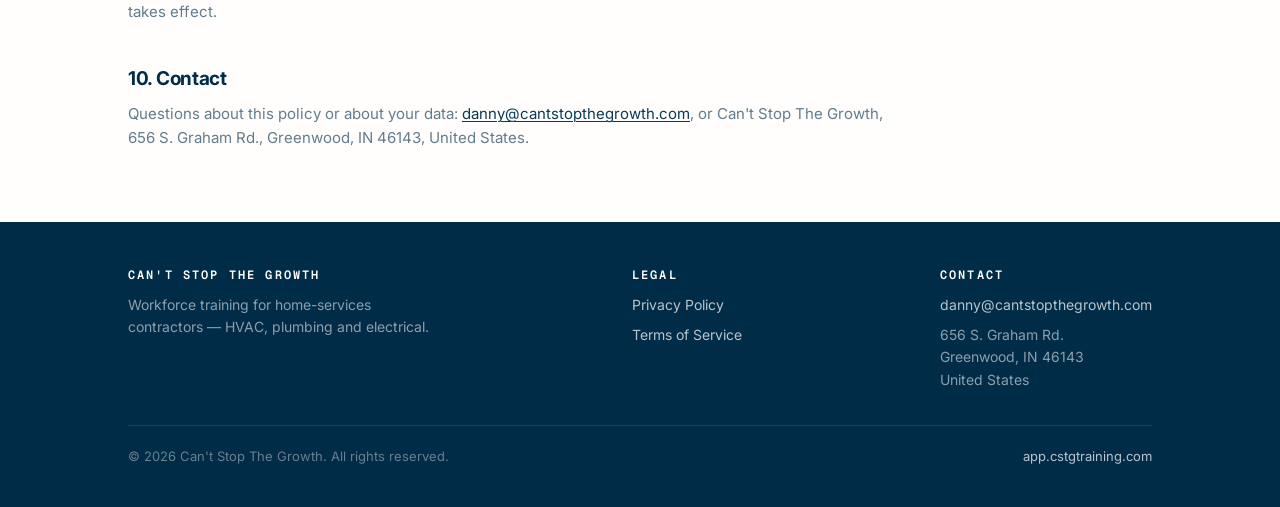
==== commit 74bb1c90: "Legal pages: resolve placeholders and disclose what the product actually does Google/Microsoft OAuth" ====
--- a/privacy.html
+++ b/privacy.html
@@ -3,8 +3,8 @@
 <head>
 <meta charset="utf-8" />
 <meta name="viewport" content="width=device-width, initial-scale=1" />
-<title>Privacy Policy — Can't Stop the Growth</title>
-<meta name="description" content="How Can't Stop the Growth (CSTG) collects, uses and protects personal and calendar data." />
+<title>Privacy Policy — Can't Stop The Growth</title>
+<meta name="description" content="How Can't Stop The Growth (CSTG) collects, uses and protects personal and calendar data." />
 <link rel="preconnect" href="https://fonts.googleapis.com" />
 <link rel="preconnect" href="https://fonts.gstatic.com" crossorigin />
 <link href="https://fonts.googleapis.com/css2?family=Inter:wght@400;500;600;700&family=Geist+Mono:wght@400;500;600&display=swap" rel="stylesheet" />
@@ -25,7 +25,7 @@
 <section class="legal-head">
 <div class="wrap">
 <h1>Privacy Policy</h1>
-<p class="meta">Effective 02 September 2026 · Can't Stop the Growth</p>
+<p class="meta">Effective 04 September 2026 · Can't Stop The Growth</p>
 </div>
 </section>
 <div class="wrap"><div class="legal">
@@ -44,11 +44,10 @@
 </ol></div>
 
 <h2 id="who">1. Who we are and how to contact us</h2>
-<p>Can't Stop the Growth ("CSTG", "we", "us") provides a workforce training platform for home-services contractors — HVAC, plumbing and electrical companies. This policy explains what personal information the CSTG platform at app.cstgtraining.com collects, how we use it, and the choices you have.</p>
-<p>Legal entity: <b>Cant Stop the Growth</b> [CONFIRM FULL REGISTERED LEGAL NAME AND ENTITY TYPE, e.g. "Can't Stop the Growth, LLC"]<br />
+<p>Can't Stop The Growth ("CSTG", "we", "us") provides a workforce training platform for home-services contractors — HVAC, plumbing and electrical companies. This policy explains what personal information the CSTG platform at app.cstgtraining.com collects, how we use it, and the choices you have.</p>
+<p>Legal entity: <b>Can't Stop The Growth</b> [ENTITY TYPE — e.g. LLC]<br />
 Address: 656 S. Graham Rd., Greenwood, IN 46143, United States<br />
-Email: <a href="mailto:danny@cantstopthegrowth.com">danny@cantstopthegrowth.com</a><br />
-[DATA PROTECTION CONTACT / DPO, IF APPLICABLE]</p>
+Email: <a href="mailto:danny@cantstopthegrowth.com">danny@cantstopthegrowth.com</a></p>
 
 <h2 id="collect">2. Information we collect</h2>
 <h3>Account data</h3>
@@ -57,30 +56,37 @@
 <p>Course and learning-track enrollment, lesson and module progress, skill and certification status, event and cohort attendance, assessment and survey responses, coaching or one-on-one notes recorded by managers, and related timestamps.</p>
 <h3>Calendar data</h3>
 <p>If — and only if — a user chooses to connect a Google Calendar or Microsoft Outlook calendar, we access calendar event data as described in section 4.</p>
+<h3>Business-system data (ServiceTitan)</h3>
+<p>If your company connects its ServiceTitan account, CSTG imports operational records that your company already holds — employee and technician identifiers, job, invoice and assignment data, and the performance indicators derived from them (for example close rate and average ticket) — so company goals and dashboards can be measured against real results. Your company authorizes and controls this connection; CSTG does not access ServiceTitan on behalf of individual users.</p>
+<h3>Role, placement and compensation details</h3>
+<p>Your company may record your trade role, team placement and pay type or rate in CSTG for goal-setting and KPI calculations. This information is entered and controlled by your company's administrators.</p>
 <h3>Technical data</h3>
-<p>Log data needed to operate and secure the service: IP address, browser and device type, and timestamps of requests. We use only cookies necessary for authentication and session management. [CONFIRM WHETHER ANY ANALYTICS OR PRODUCT-USAGE TOOLING IS IN USE AND LIST IT HERE]</p>
+<p>Log data needed to operate and secure the service: IP address, browser and device type, and timestamps of requests. From the IP address we derive an approximate, country-level location — using a geolocation database that runs on our own servers, so the address is not sent to a third party — solely to detect suspicious sign-ins and abuse. While you are signed in, the platform records whether your session is active, idle or offline so administrators can see live training activity. We use Sentry for error monitoring: when something breaks, Sentry receives technical diagnostics such as the browser, the page and the failing request, which may include an identifier for your account. We do not use advertising or third-party analytics trackers and we do not use cookies for tracking; the browser storage we use holds only your sign-in session.</p>
 
 <h2 id="use">3. How we use information</h2>
 <ul>
 <li>To provide the platform: authenticate users, deliver training content, record progress, and run events and cohorts.</li>
 <li>To let managers, training leads and owners at a user's own company see team progress and analytics.</li>
 <li>To create, update and synchronize CSTG training events on a user's connected calendar, where the user has enabled that.</li>
+<li>To import operational and KPI data from your company's ServiceTitan account and compute goals and performance dashboards from it, where your company has connected it.</li>
+<li>To generate AI-assisted coaching reports and weekly summaries for managers, on request, from training, KPI and coaching-note data.</li>
+<li>To provide support: CSTG staff and your company's administrators may, for troubleshooting, view the platform as your account sees it; such access is restricted, logged and audited.</li>
 <li>To send service communications — enrollment notices, event reminders, campaign and survey invitations, and account or security notices.</li>
 <li>To secure the service, prevent abuse, troubleshoot, and meet legal obligations.</li>
 </ul>
-<p>We do not sell personal data. We do not use personal data or calendar data for advertising, and we do not use it to train generalized artificial-intelligence or machine-learning models. [CONFIRM LEGAL BASES IF YOU SERVE UK/EU USERS — e.g. contract, legitimate interests, consent for calendar connection]</p>
+<p>We do not sell personal data. We do not use personal data or calendar data for advertising, and we do not use it to train generalized artificial-intelligence or machine-learning models. Where a manager requests an AI-assisted coaching report or weekly summary, the relevant training, KPI and coaching-note data is processed by Anthropic's Claude API under commercial terms that prohibit using it to train models; connected-calendar data is never sent to AI services.</p>
 
 <h2 id="calendar">4. Calendar data (Google Calendar and Microsoft Outlook)</h2>
 <h3>What we access</h3>
-<p>Calendar events. When a user connects a calendar, CSTG uses the authorized calendar scopes to create, read, update and delete the calendar events that correspond to CSTG training sessions and live events the user is enrolled in. Where the connected calendar API requires access to the calendar as a whole in order to write and reconcile those events, CSTG's processing is limited to CSTG-created or CSTG-managed events; we do not read, store, index or analyze the content of unrelated events.</p>
+<p>Calendar events. When a user connects a calendar, Google or Microsoft grants CSTG permission to manage calendar events. CSTG uses that permission only to create, update and delete the events that correspond to the CSTG training sessions and live events the user is enrolled in, and to read back those same events — which it finds by its own identifiers — to keep them accurate. We do not read, store, index or analyze other events on the calendar, and we do not access contacts, email or files. Each event we write contains the session title, schedule, description and a link back to CSTG; we do not add attendees or send invitations from the user's calendar.</p>
 <h3>Why we access it</h3>
 <p>So that the training a user is enrolled in appears on the calendar they already use, and so that reschedules, cancellations and updates stay accurate in both places. Calendar connection is optional and the platform is fully usable without it.</p>
 <h3>Retention</h3>
-<p>We store the minimum needed to keep the two systems in sync: the identifier of the connected calendar, the identifiers of CSTG-created events, and sync state such as last-sync timestamps and change tokens. This data is deleted when the user disconnects the calendar or when the account is deleted, and in any case within [30] days of disconnection. [CONFIRM RETENTION WINDOW]</p>
+<p>We store the minimum needed to keep the two systems in sync: the email address of the connected account, the identifiers of CSTG-created events, and sync state such as last-sync timestamps. When a user disconnects, CSTG removes the events it created from the calendar, deletes its stored tokens and deletes the sync records; this normally completes within minutes and in any case within 30 days. The same happens when the account is deleted.</p>
 <h3>Tokens</h3>
 <p>OAuth access and refresh tokens are stored encrypted at rest and are used only to perform the calendar synchronization described above. They are never shared with third parties.</p>
 <h3>How to disconnect</h3>
-<p>A user can disconnect at any time in CSTG under account settings, which revokes the token and stops all sync. Access can also be revoked directly from the Google Account permissions page (<a href="https://myaccount.google.com/permissions">myaccount.google.com/permissions</a>) or from Microsoft account app permissions (<a href="https://account.live.com/consent/Manage">account.live.com/consent/Manage</a>).</p>
+<p>A user can disconnect at any time in CSTG under account settings. For Google, CSTG also revokes its grant with Google at that moment; Microsoft does not offer a revocation endpoint, so CSTG deletes its stored token and stops all sync. Access can also be revoked directly from the Google Account permissions page (<a href="https://myaccount.google.com/permissions">myaccount.google.com/permissions</a>) or from Microsoft account app permissions (<a href="https://account.live.com/consent/Manage">account.live.com/consent/Manage</a>).</p>
 <h3>Limited use</h3>
 <p class="quote">CSTG's use and transfer to any other app of information received from Google APIs will adhere to the <a href="https://developers.google.com/terms/api-services-user-data-policy">Google API Services User Data Policy</a>, including the Limited Use requirements.</p>
 <p class="quote">CSTG's use and transfer of information received from Microsoft APIs, including the Microsoft Graph and Outlook calendar APIs, will adhere to the Microsoft APIs Terms of Use and the Microsoft Services Agreement, including their limited-use and data-handling requirements. Microsoft calendar data is used only to provide the calendar synchronization features described above and is never sold, transferred for advertising, or used for any unrelated purpose.</p>
@@ -88,18 +94,22 @@
 <h2 id="sharing">5. Data sharing</h2>
 <p>We share personal data only with service providers who process it on our behalf so we can run the platform, and only for that purpose:</p>
 <ul>
-<li>Cloud hosting and database infrastructure — [HOSTING PROVIDER]</li>
-<li>Transactional email delivery — [EMAIL PROVIDER]</li>
-<li>[ANY OTHER SUBPROCESSOR — e.g. error monitoring, video hosting]</li>
+<li>Cloud hosting for the application, database and job queue — Railway</li>
+<li>Web application and website hosting — Vercel</li>
+<li>Storage of training materials and uploaded files — Amazon Web Services (S3)</li>
+<li>Transactional email delivery — Mailtrap</li>
+<li>Error monitoring — Sentry</li>
+<li>AI-assisted coaching reports and summaries — Anthropic (Claude API)</li>
 </ul>
+<p>ServiceTitan is not a service provider of ours: it is your company's own system, and data flows from it to CSTG under your company's authorization. Live sessions may link to Zoom meetings hosted by CSTG or your company; joining one is governed by Zoom's terms. Our website loads fonts from Google Fonts, which receives your IP address as part of that request.</p>
 <p>We also share data with the company that provisioned a user's account — a user's employer can see that user's training activity and progress. We may disclose information if required by law or to protect the rights and safety of users and the service, and in connection with a merger or acquisition, in which case this policy continues to apply to the transferred data. <b>We do not sell personal data or calendar data, and we do not share it with advertisers or data brokers.</b></p>
 
 <h2 id="retention">6. Data retention and deletion</h2>
 <p>We keep account and training records for as long as the company's subscription is active and the account exists, and afterwards only as long as needed for legal, tax or dispute-resolution purposes. Calendar sync data follows the shorter retention described in section 4.</p>
-<p>A user may request access to, correction of, or deletion of their personal data by emailing <a href="mailto:danny@cantstopthegrowth.com">danny@cantstopthegrowth.com</a>; where the account was provisioned by an employer, we will coordinate with that company's administrator. A company administrator may request deletion of the company workspace and all associated user data by the same address. We respond to verified requests within [30] days and delete data from live systems and from backups on our normal backup-expiry cycle of [BACKUP RETENTION PERIOD]. [CONFIRM STATE/REGIONAL PRIVACY RIGHTS LANGUAGE — e.g. GDPR, CCPA — IF APPLICABLE]</p>
+<p>A user may request access to, correction of, or deletion of their personal data by emailing <a href="mailto:danny@cantstopthegrowth.com">danny@cantstopthegrowth.com</a>; where the account was provisioned by an employer, we will coordinate with that company's administrator. A company administrator may request deletion of the company workspace and all associated user data by the same address. We respond to verified requests within 30 days and delete data from live systems promptly and from backups on our normal backup-expiry cycle. Depending on where you live, you may have additional rights under applicable privacy laws — for example to access, correct or delete your data, or to receive a copy of it; you can exercise them at the same address, and we will not treat you differently for doing so.</p>
 
 <h2 id="security">7. Security</h2>
-<p>Data is encrypted in transit with TLS and at rest, including OAuth tokens. Access to production systems is limited to authorized personnel, protected by individual accounts and multi-factor authentication, and logged. We review access periodically. No system can be guaranteed perfectly secure, but we work to protect data using measures appropriate to its sensitivity. [CONFIRM ANY CERTIFICATIONS OR AUDITS, e.g. SOC 2 — OMIT IF NONE]</p>
+<p>Data is encrypted in transit with TLS and at rest, including OAuth tokens. Access to production systems is limited to authorized personnel, protected by individual accounts and multi-factor authentication, and logged. We review access periodically. No system can be guaranteed perfectly secure, but we work to protect data using measures appropriate to its sensitivity.</p>
 
 <h2 id="children">8. Children</h2>
 <p>CSTG is a workplace training platform. It is not directed at, and we do not knowingly collect personal information from, anyone under 18 years of age. If we learn that we have collected such information, we will delete it.</p>
@@ -108,13 +118,13 @@
 <p>We may update this policy as the platform changes. When we do, we will revise the effective date above and, for material changes, notify account administrators by email or through the platform before the change takes effect.</p>
 
 <h2 id="contact">10. Contact</h2>
-<p>Questions about this policy or about your data: <a href="mailto:danny@cantstopthegrowth.com">danny@cantstopthegrowth.com</a>, or Can't Stop the Growth, 656 S. Graham Rd., Greenwood, IN 46143, United States.</p>
+<p>Questions about this policy or about your data: <a href="mailto:danny@cantstopthegrowth.com">danny@cantstopthegrowth.com</a>, or Can't Stop The Growth, 656 S. Graham Rd., Greenwood, IN 46143, United States.</p>
 </div></div>
 </main><footer class="site-foot">
 <div class="wrap">
 <div class="foot-in">
 <div class="foot-col">
-<b>Can't Stop the Growth</b>
+<b>Can't Stop The Growth</b>
 <span>Workforce training for home-services contractors — HVAC, plumbing and electrical.</span>
 </div>
 <div class="foot-col">
@@ -129,7 +139,7 @@
 </div>
 </div>
 <div class="foot-bottom">
-<span>© 2026 Can't Stop the Growth. All rights reserved.</span>
+<span>© 2026 Can't Stop The Growth. All rights reserved.</span>
 <span><a href="https://app.cstgtraining.com/login">app.cstgtraining.com</a></span>
 </div>
 </div>
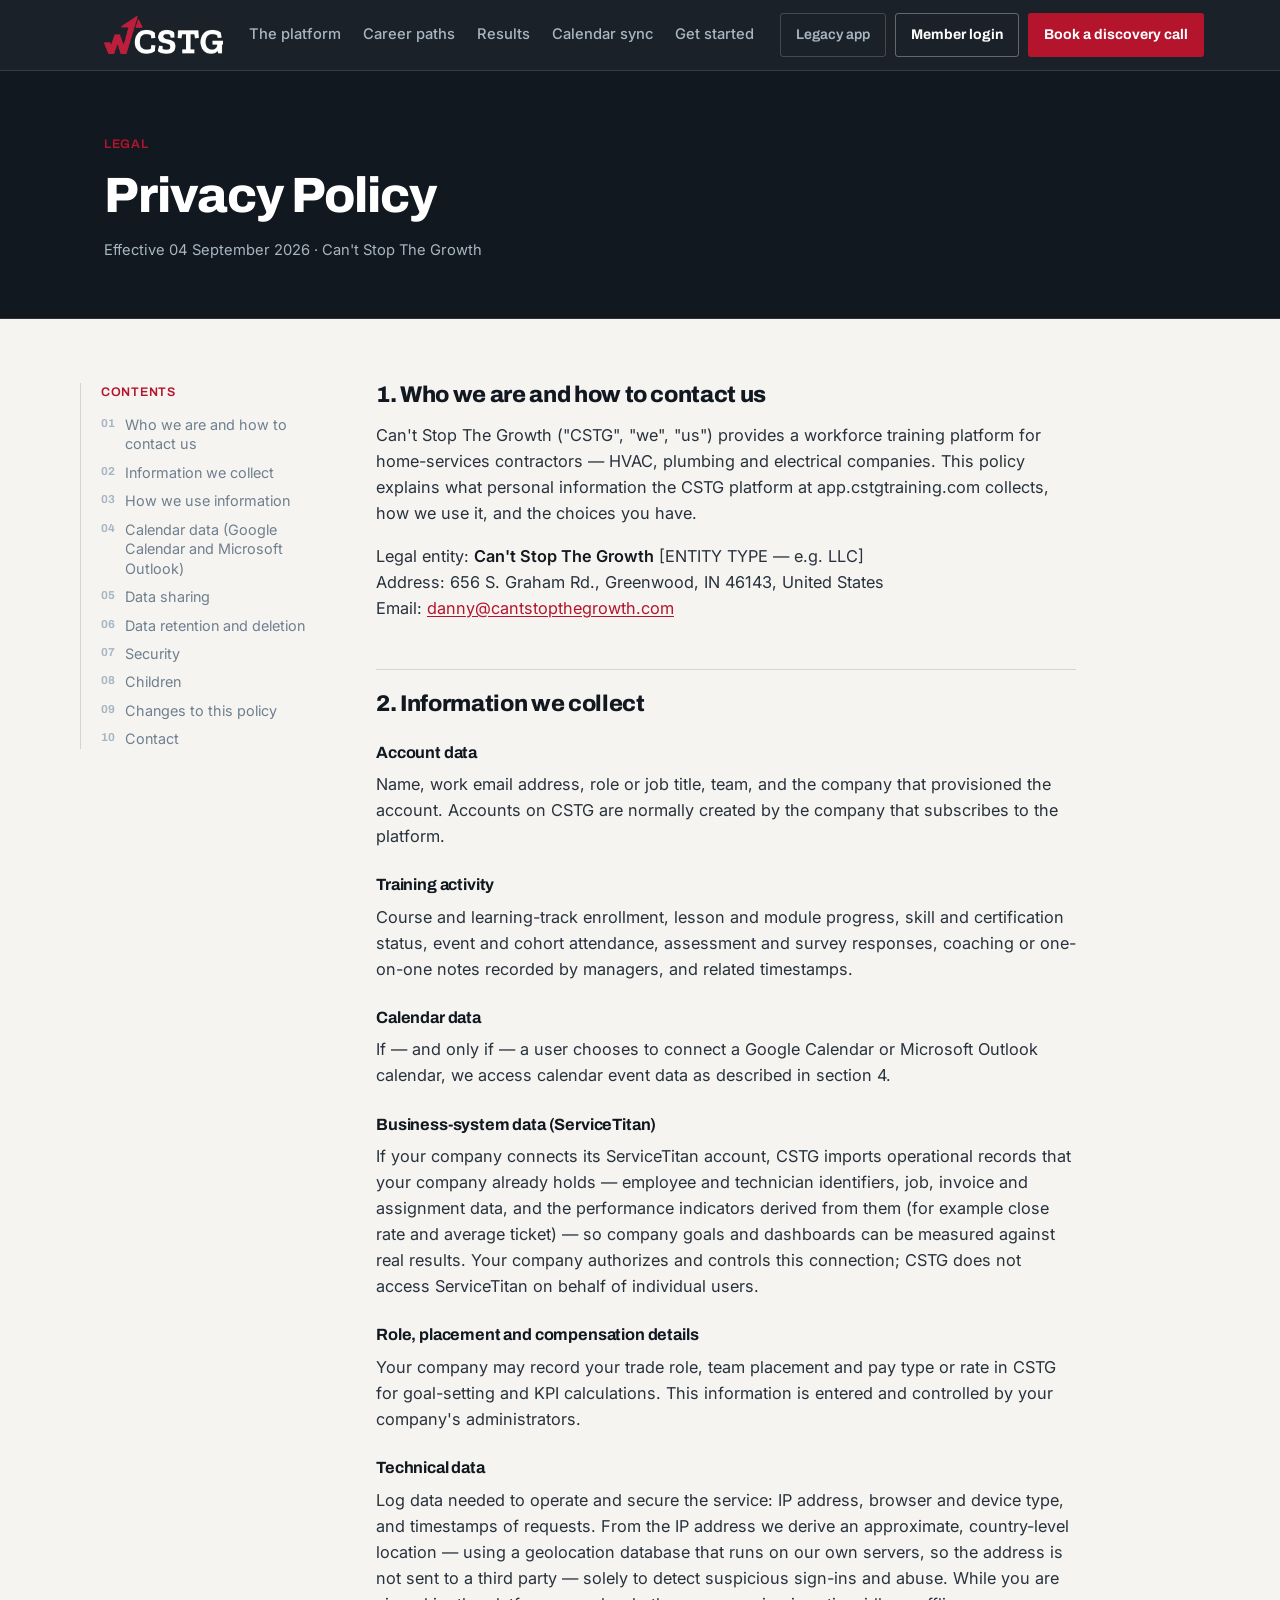
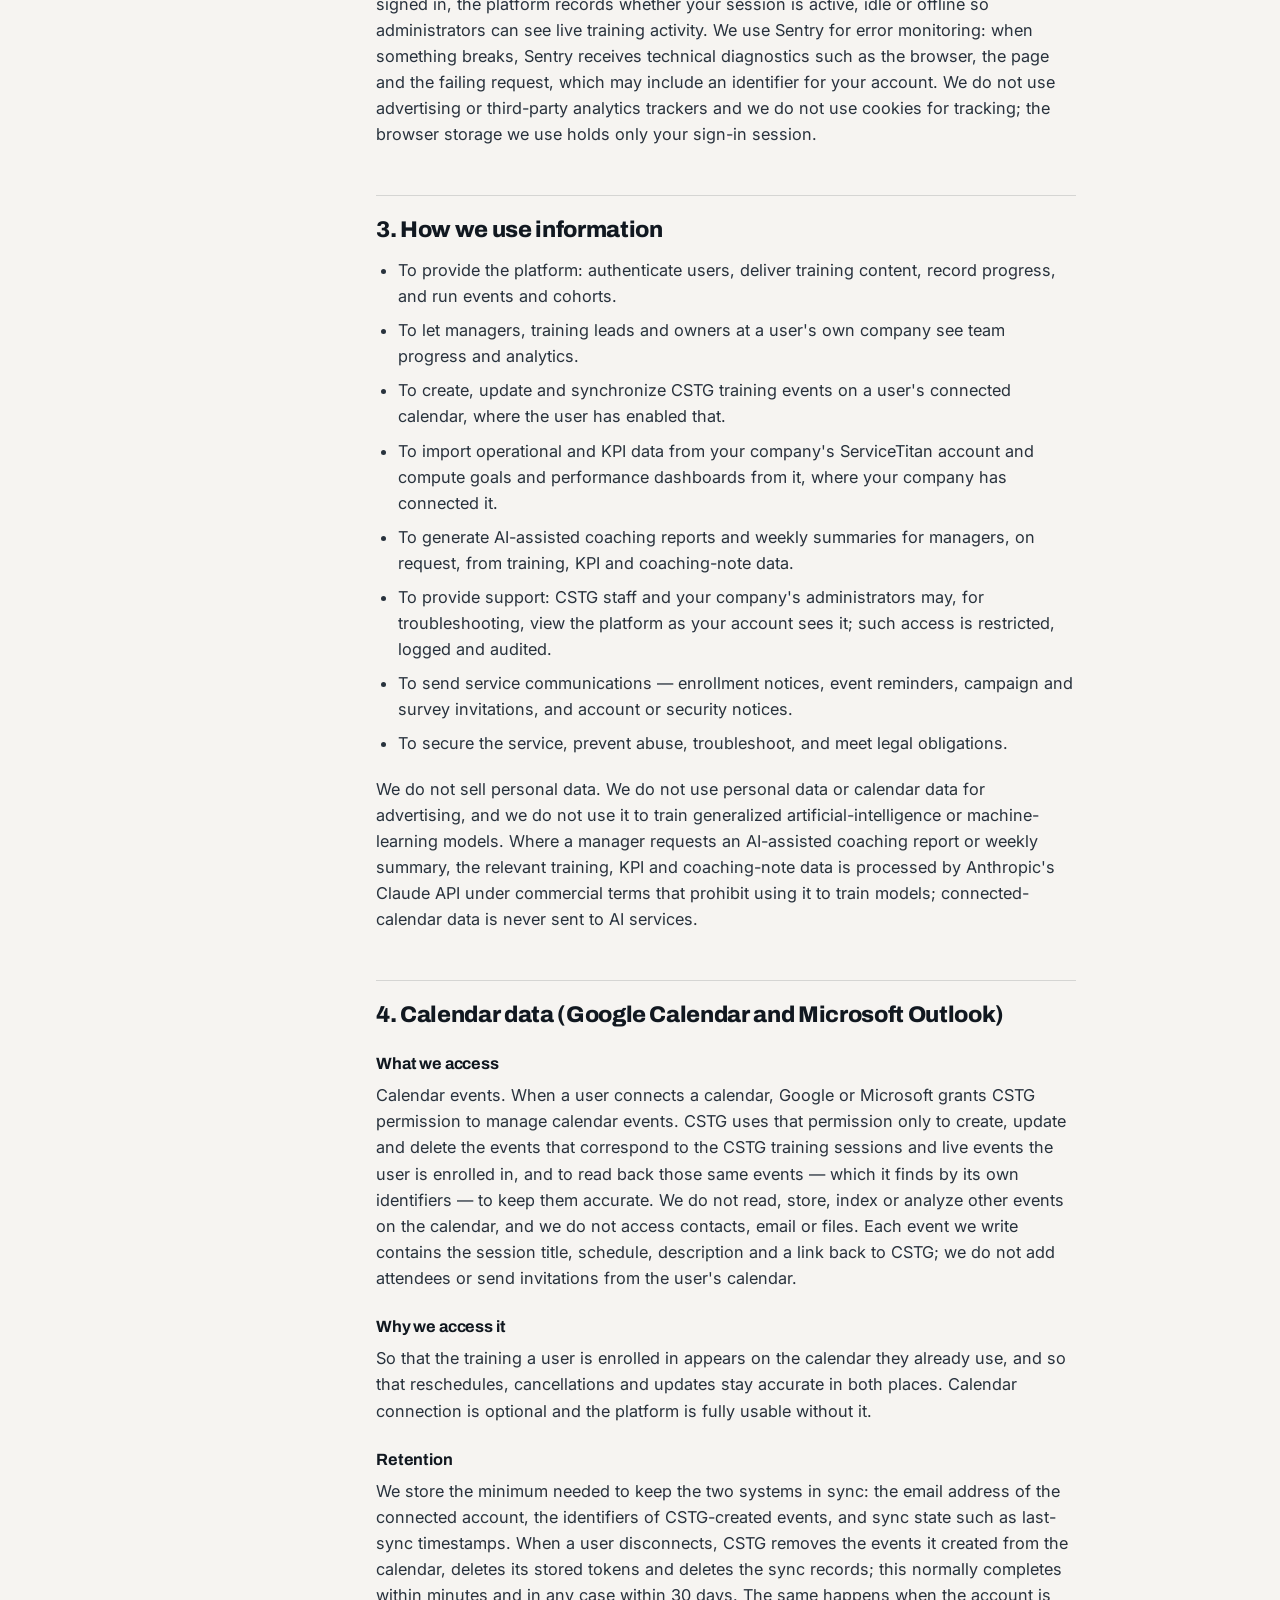
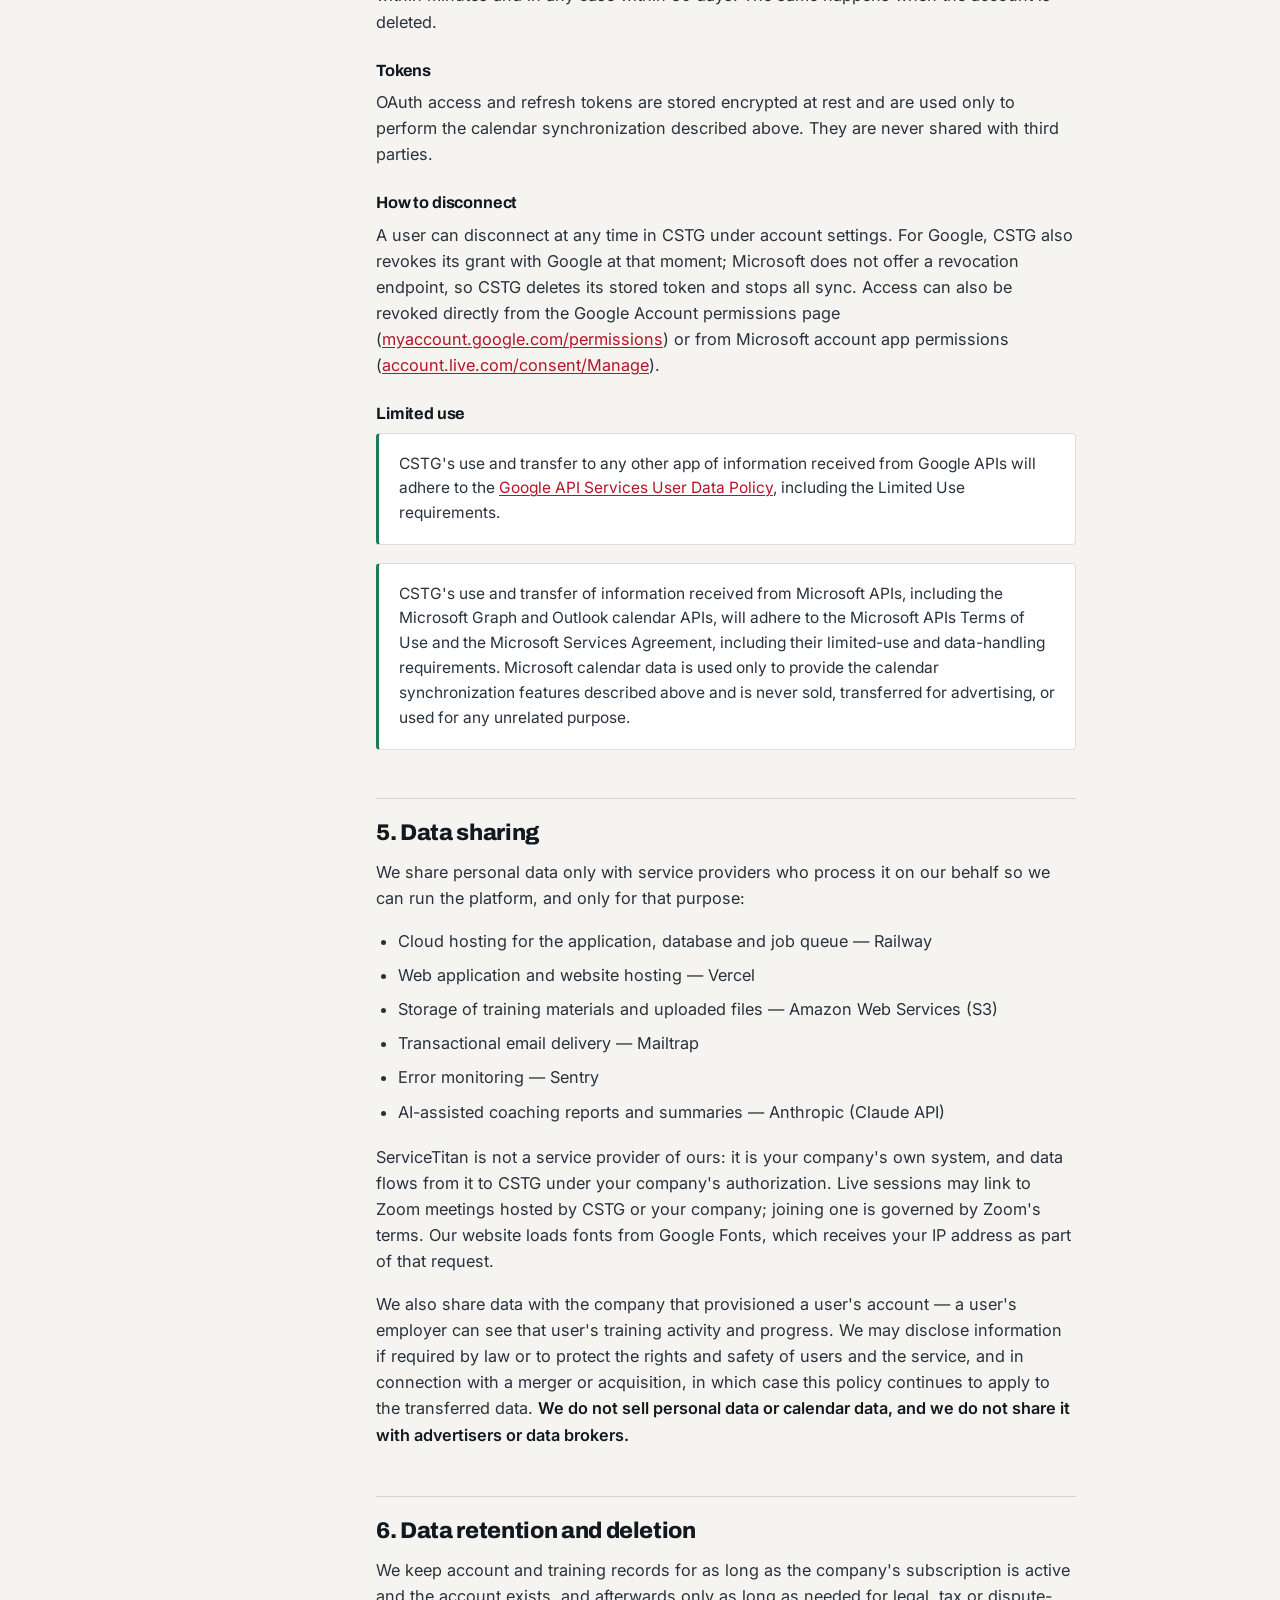
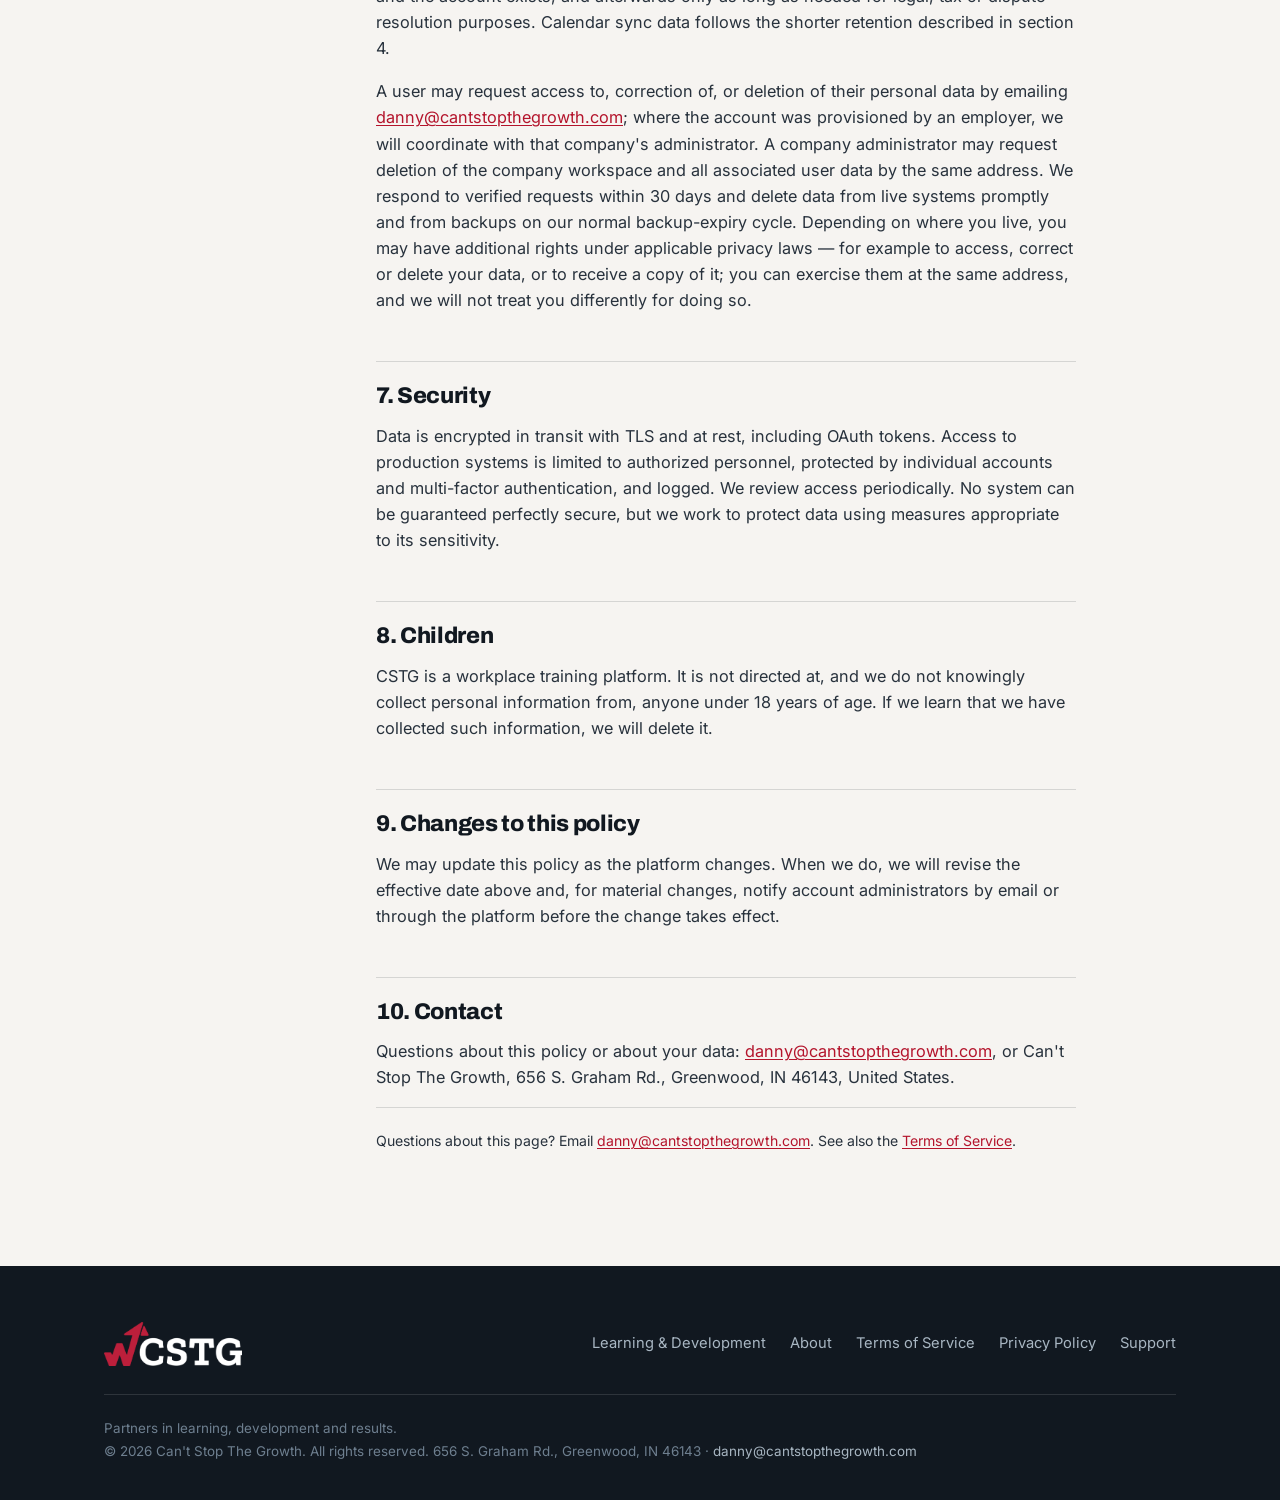
==== commit b841b399: "Landing v2: full redesign on the concept, animated product vignettes, brand assets, legal template R" ====
--- a/privacy.html
+++ b/privacy.html
@@ -1,48 +1,79 @@
 <!DOCTYPE html>
 <html lang="en">
 <head>
-<meta charset="utf-8" />
-<meta name="viewport" content="width=device-width, initial-scale=1" />
-<title>Privacy Policy — Can't Stop The Growth</title>
-<meta name="description" content="How Can't Stop The Growth (CSTG) collects, uses and protects personal and calendar data." />
-<link rel="preconnect" href="https://fonts.googleapis.com" />
-<link rel="preconnect" href="https://fonts.gstatic.com" crossorigin />
-<link href="https://fonts.googleapis.com/css2?family=Inter:wght@400;500;600;700&family=Geist+Mono:wght@400;500;600&display=swap" rel="stylesheet" />
-<link rel="stylesheet" href="site.css" />
+<meta charset="utf-8">
+<meta name="viewport" content="width=device-width, initial-scale=1">
+<title>Privacy Policy | Can't Stop The Growth</title>
+<meta name="description" content="How Can't Stop The Growth (CSTG) collects, uses and protects personal and calendar data.">
+<link rel="canonical" href="https://www.cstgtraining.com/privacy.html">
+<meta name="theme-color" content="#111820">
+<link rel="icon" href="assets/favicon.ico" sizes="16x16 32x32 48x48">
+<link rel="apple-touch-icon" href="assets/apple-touch-icon.png">
+<link rel="preconnect" href="https://fonts.googleapis.com">
+<link rel="preconnect" href="https://fonts.gstatic.com" crossorigin>
+<link href="https://fonts.googleapis.com/css2?family=Archivo:wght@500;600;700;800&family=Inter:wght@400;500;600&display=swap" rel="stylesheet">
+<link rel="stylesheet" href="landing.css">
+<link rel="stylesheet" href="legal.css">
 </head>
-<body><header class="site-head">
-<div class="wrap head-in">
-<a class="logo" href="index.html"><span class="mark">C</span><span class="word"><b>CAN'T STOP</b><span>THE GROWTH</span></span></a>
-<button class="navtoggle" id="navToggle" aria-expanded="false" aria-controls="siteNav" aria-label="Menu">☰</button>
-<nav class="nav" id="siteNav">
-<a href="index.html">Product</a>
-<a href="privacy.html" aria-current="page">Privacy</a>
-<a href="terms.html">Terms</a>
-<a class="btn btn-cta" href="https://app.cstgtraining.com/login">Log in</a>
+<body>
+<a class="skip" href="#doc">Skip to content</a>
+<header class="site-head">
+<div class="wrap nav">
+<a class="mark" href="index.html"><img src="assets/cstg-logo-white.png" alt="Can't Stop The Growth" height="120"></a>
+<nav class="nav-links" aria-label="Sections">
+<a href="index.html#platform">The platform</a>
+<a href="index.html#paths">Career paths</a>
+<a href="index.html#results">Results</a>
+<a href="index.html#calendar">Calendar sync</a>
+<a href="index.html#start">Get started</a>
 </nav>
+<div class="nav-cta">
+<!-- TEMPORARY: legacy app link for members still on the previous app. Remove when st.cstgtraining.com is retired. -->
+<a class="btn btn-ghost btn-sm btn-legacy" href="https://st.cstgtraining.com/">Legacy app</a>
+<a class="btn btn-ghost btn-sm" href="https://app.cstgtraining.com/login">Member login</a>
+<a class="btn btn-primary btn-sm" href="https://calendar.google.com/calendar/u/0/appointments/schedules/AcZssZ3KIBhja7t2q7o0VAFUAdRraAuTdai4gCNXGuXQUDwFY0c7RBIhTDw6lv-2hqluCo27wOx4wcfD">Book a discovery call</a>
 </div>
-</header><main>
+<button class="navtoggle" id="navToggle" aria-expanded="false" aria-controls="mobileMenu" aria-label="Menu"><span></span></button>
+<div class="mobile-menu" id="mobileMenu">
+<nav aria-label="Sections">
+<a href="index.html#platform">The platform</a>
+<a href="index.html#paths">Career paths</a>
+<a href="index.html#results">Results</a>
+<a href="index.html#calendar">Calendar sync</a>
+<a href="index.html#start">Get started</a>
+</nav>
+<div class="mm-btns">
+<a class="btn btn-primary" href="https://calendar.google.com/calendar/u/0/appointments/schedules/AcZssZ3KIBhja7t2q7o0VAFUAdRraAuTdai4gCNXGuXQUDwFY0c7RBIhTDw6lv-2hqluCo27wOx4wcfD">Book a discovery call</a>
+<a class="btn btn-ghost" href="https://app.cstgtraining.com/login">Member login</a>
+<!-- TEMPORARY -->
+<a class="btn btn-ghost btn-legacy" href="https://st.cstgtraining.com/">Legacy app</a>
+</div>
+</div>
+</div>
+</header>
+<main>
 <section class="legal-head">
 <div class="wrap">
+<p class="eyebrow">Legal</p>
 <h1>Privacy Policy</h1>
 <p class="meta">Effective 04 September 2026 · Can't Stop The Growth</p>
 </div>
 </section>
-<div class="wrap"><div class="legal">
+<div class="wrap legal-wrap" id="doc">
 <div class="toc"><b class="eyebrow">Contents</b>
 <ol>
-<li><a href="#who">Who we are</a></li>
+<li><a href="#who">Who we are and how to contact us</a></li>
 <li><a href="#collect">Information we collect</a></li>
-<li><a href="#use">How we use it</a></li>
-<li><a href="#calendar">Calendar data</a></li>
+<li><a href="#use">How we use information</a></li>
+<li><a href="#calendar">Calendar data (Google Calendar and Microsoft Outlook)</a></li>
 <li><a href="#sharing">Data sharing</a></li>
-<li><a href="#retention">Retention and deletion</a></li>
+<li><a href="#retention">Data retention and deletion</a></li>
 <li><a href="#security">Security</a></li>
 <li><a href="#children">Children</a></li>
 <li><a href="#changes">Changes to this policy</a></li>
 <li><a href="#contact">Contact</a></li>
 </ol></div>
-
+<article class="legal">
 <h2 id="who">1. Who we are and how to contact us</h2>
 <p>Can't Stop The Growth ("CSTG", "we", "us") provides a workforce training platform for home-services contractors — HVAC, plumbing and electrical companies. This policy explains what personal information the CSTG platform at app.cstgtraining.com collects, how we use it, and the choices you have.</p>
 <p>Legal entity: <b>Can't Stop The Growth</b> [ENTITY TYPE — e.g. LLC]<br />
@@ -119,34 +150,28 @@
 
 <h2 id="contact">10. Contact</h2>
 <p>Questions about this policy or about your data: <a href="mailto:danny@cantstopthegrowth.com">danny@cantstopthegrowth.com</a>, or Can't Stop The Growth, 656 S. Graham Rd., Greenwood, IN 46143, United States.</p>
-</div></div>
-</main><footer class="site-foot">
+<p class="legal-end">Questions about this page? Email <a href="mailto:danny@cantstopthegrowth.com">danny@cantstopthegrowth.com</a>. See also the <a href="terms.html">Terms of Service</a>.</p>
+</article>
+</div>
+</main>
+<footer class="site-foot">
 <div class="wrap">
-<div class="foot-in">
-<div class="foot-col">
-<b>Can't Stop The Growth</b>
-<span>Workforce training for home-services contractors — HVAC, plumbing and electrical.</span>
-</div>
-<div class="foot-col">
-<b>Legal</b>
+<div class="foot-top">
+<a class="mark" href="index.html"><img src="assets/cstg-logo-white.png" alt="Can't Stop The Growth" height="120"></a>
+<div class="foot-links">
+<a href="https://cantstopthegrowth.com/learning-development/">Learning &amp; Development</a>
+<a href="https://cantstopthegrowth.com/about/">About</a>
+<a href="terms.html">Terms of Service</a>
 <a href="privacy.html">Privacy Policy</a>
-<a href="terms.html">Terms of Service</a>
-</div>
-<div class="foot-col">
-<b>Contact</b>
-<a href="mailto:danny@cantstopthegrowth.com">danny@cantstopthegrowth.com</a>
-<span>656 S. Graham Rd.<br />Greenwood, IN 46143<br />United States</span>
+<a href="mailto:danny@cantstopthegrowth.com">Support</a>
 </div>
 </div>
-<div class="foot-bottom">
-<span>© 2026 Can't Stop The Growth. All rights reserved.</span>
-<span><a href="https://app.cstgtraining.com/login">app.cstgtraining.com</a></span>
+<div class="foot-bot">
+Partners in learning, development and results.<br>
+&copy; 2026 Can't Stop The Growth. All rights reserved. 656 S. Graham Rd., Greenwood, IN 46143 &middot; <a href="mailto:danny@cantstopthegrowth.com">danny@cantstopthegrowth.com</a>
 </div>
 </div>
 </footer>
-<script>
-(function(){var b=document.getElementById('navToggle'),n=document.getElementById('siteNav');
-b.addEventListener('click',function(){var o=n.classList.toggle('open');b.setAttribute('aria-expanded',o?'true':'false');});})();
-</script>
+<script src="motion.js"></script>
 </body>
 </html>
--- a/landing.css
+++ b/landing.css
@@ -0,0 +1,492 @@
+/* ==========================================================================
+   The CSTG Growth Engine — landing.css
+   Tokens, layout, components, motion. Brand images live in /assets.
+   ========================================================================== */
+:root{
+  --ink:#111820;--ink-2:#18222E;--ink-3:#1E2A38;
+  --crimson:#B4142C;--crimson-dk:#8A0F21;
+  --paper:#F6F4F1;--white:#FFFFFF;
+  --steel:#6E7F8F;--steel-lt:#A8B6C2;
+  --verified:#1E7A5A;--verified-lt:#4FCB9B;--amber:#B4750F;
+  --line:rgba(255,255,255,.12);--line-dk:rgba(17,24,32,.14);
+  --cat-service:hsl(158,84%,34%);--cat-sales:hsl(32,95%,44%);--cat-lead:hsl(251,60%,58%);
+  --cat-office:hsl(211,25%,42%);--cat-install:hsl(357,60%,49%);
+  --maxw:1120px;
+  /* motion knobs */
+  --m-dur:600ms;--m-stagger:70ms;--m-ease:cubic-bezier(.16,.72,.3,1);
+}
+*{box-sizing:border-box}
+html{scroll-behavior:smooth;-webkit-text-size-adjust:100%}
+body{margin:0;background:var(--paper);color:var(--ink);font-family:'Inter',-apple-system,BlinkMacSystemFont,'Segoe UI',sans-serif;font-size:17px;line-height:1.6;-webkit-font-smoothing:antialiased}
+h1,h2,h3{font-family:'Archivo','Inter',sans-serif;letter-spacing:-.02em;line-height:1.08;margin:0}
+h1{font-size:clamp(2.4rem,5.6vw,4.1rem);font-weight:800}
+h2{font-size:clamp(1.9rem,3.8vw,2.9rem);font-weight:800}
+h3{font-size:1.18rem;font-weight:700;letter-spacing:-.01em;line-height:1.25}
+p{margin:0 0 1rem}
+a{color:var(--crimson);text-decoration-thickness:1px;text-underline-offset:2px}
+a:hover{color:var(--crimson-dk)}
+img,svg{max-width:100%}
+.wrap{max-width:var(--maxw);margin:0 auto;padding:0 24px}
+.section{padding:96px 0}
+.section-tight{padding-top:0}
+.lede{font-size:clamp(1.05rem,1.6vw,1.22rem);color:var(--steel);max-width:62ch}
+.eyebrow{font-family:'Archivo';font-weight:600;font-size:.78rem;letter-spacing:.06em;text-transform:uppercase;color:var(--crimson);margin:0 0 14px}
+.dark{background:var(--ink);color:var(--paper)}
+.dark h2,.dark h3,.dark strong{color:var(--white)}
+.dark .lede{color:var(--steel-lt)}
+.dark a{color:var(--verified-lt)}
+.white{background:var(--white)}
+.rule{height:1px;background:var(--line-dk);border:0;margin:0}
+:focus-visible{outline:3px solid var(--crimson);outline-offset:3px}
+.dark :focus-visible,.final :focus-visible{outline-color:#fff}
+.skip{position:absolute;left:-9999px;top:0;background:#fff;color:var(--ink);padding:12px 18px;z-index:99}
+.skip:focus{left:8px;top:8px}
+
+/* ---------- buttons ---------- */
+.btn{display:inline-flex;align-items:center;justify-content:center;gap:8px;white-space:nowrap;font-family:'Archivo';font-weight:700;font-size:.95rem;padding:13px 22px;border-radius:3px;text-decoration:none;border:1.5px solid transparent;cursor:pointer;min-height:46px;transition:background .18s,border-color .18s,color .18s,transform .18s}
+.btn:active{transform:translateY(1px)}
+.btn-primary{background:var(--crimson);color:#fff}
+.btn-primary:hover{background:var(--crimson-dk);color:#fff}
+.btn-ghost{border-color:rgba(255,255,255,.32);color:var(--white)}
+.btn-ghost:hover{border-color:var(--white);color:var(--white);background:rgba(255,255,255,.06)}
+.btn-outline-dark{border-color:var(--line-dk);color:var(--ink);background:transparent}
+.btn-outline-dark:hover{border-color:var(--ink);color:var(--ink);background:rgba(17,24,32,.04)}
+.btn-sm{padding:10px 15px;font-size:.88rem;min-height:40px}
+.btn-row{display:flex;gap:12px;flex-wrap:wrap;margin-top:32px}
+
+/* ---------- header ---------- */
+.site-head{position:sticky;top:0;z-index:60;background:rgba(17,24,32,.96);backdrop-filter:blur(10px);border-bottom:1px solid var(--line);color:var(--paper)}
+.nav{display:flex;align-items:center;gap:26px;height:70px}
+.mark{display:flex;align-items:center;color:var(--white);text-decoration:none;white-space:nowrap;flex:none}
+.mark img{height:38px;width:auto;display:block}
+.site-foot .mark img{height:44px}
+.nav-links{display:flex;gap:22px;margin-left:auto;font-size:.92rem;font-weight:500}
+.nav-links a{color:var(--steel-lt);text-decoration:none;position:relative;padding:4px 0;white-space:nowrap}
+.nav-links a:after{content:"";position:absolute;left:0;right:0;bottom:0;height:1.5px;background:var(--crimson);transform:scaleX(0);transform-origin:left;transition:transform .22s var(--m-ease)}
+.nav-links a:hover,.nav-links a:focus-visible{color:var(--white)}
+.nav-links a:hover:after{transform:scaleX(1)}
+.nav-cta{display:flex;gap:9px;align-items:center}
+.nav-cta .btn-legacy{border-color:rgba(255,255,255,.18);color:var(--steel-lt);font-weight:600}
+.nav-cta .btn-legacy:hover{color:#fff;border-color:rgba(255,255,255,.4)}
+.navtoggle{display:none;margin-left:auto;width:46px;height:46px;align-items:center;justify-content:center;background:transparent;border:1.5px solid rgba(255,255,255,.24);border-radius:3px;color:#fff;cursor:pointer}
+.navtoggle span,.navtoggle span:before,.navtoggle span:after{display:block;width:18px;height:1.5px;background:#fff;content:"";position:relative;transition:transform .2s var(--m-ease),opacity .2s}
+.navtoggle span:before{position:absolute;top:-6px}
+.navtoggle span:after{position:absolute;top:6px}
+.navtoggle[aria-expanded="true"] span{transform:rotate(45deg)}
+.navtoggle[aria-expanded="true"] span:before{opacity:0}
+.navtoggle[aria-expanded="true"] span:after{transform:rotate(-90deg) translateX(6px)}
+.mobile-menu{display:none}
+
+/* ---------- hero ---------- */
+.hero{background:var(--ink);color:var(--paper);padding:92px 0 100px;position:relative;overflow:hidden}
+.hero:after{content:"";position:absolute;right:-160px;top:-140px;width:560px;height:560px;background:radial-gradient(circle,rgba(180,20,44,.24),transparent 62%);pointer-events:none}
+.hero-mark{position:absolute;right:-3%;top:-8%;width:min(56vw,620px);height:auto;opacity:0;transform:translateY(36px) rotate(-3deg);pointer-events:none;user-select:none;z-index:0;animation:markIn 1.3s var(--m-ease) .25s forwards}
+@keyframes markIn{to{opacity:.075;transform:none}}
+.hero-grid{display:grid;grid-template-columns:1.04fr .96fr;gap:60px;align-items:center;position:relative;z-index:1}
+.hero h1{color:var(--white);margin-bottom:22px;text-wrap:balance}
+.hero .lede{color:var(--steel-lt);font-size:1.13rem;max-width:52ch}
+.hero-note{margin-top:30px;padding-top:20px;border-top:1px solid var(--line);font-size:.88rem;color:var(--steel);display:flex;gap:10px 26px;flex-wrap:wrap}
+.hero-note span{display:inline-flex;align-items:center;gap:8px}
+.hero-note span:before{content:"";width:5px;height:5px;border-radius:50%;background:var(--crimson);flex:none}
+
+/* ---------- skill ledger (signature visual) ---------- */
+.ledger{background:var(--ink-2);border:1px solid var(--line);border-radius:6px;padding:26px 26px 22px;box-shadow:0 24px 60px -30px rgba(0,0,0,.7)}
+.ledger-top{display:flex;justify-content:space-between;align-items:baseline;gap:12px;border-bottom:1px solid var(--line);padding-bottom:14px;margin-bottom:6px}
+.ledger-top strong{font-family:'Archivo';font-size:1.02rem;color:var(--white)}
+.ledger-top span{font-size:.8rem;color:var(--steel);white-space:nowrap}
+.skill{padding:15px 0;border-bottom:1px solid rgba(255,255,255,.07)}
+.skill:last-of-type{border-bottom:0}
+.skill-name{font-size:.97rem;color:var(--white);font-weight:500;margin-bottom:10px}
+.rail{display:flex;gap:5px;align-items:center}
+.step{flex:1;height:7px;border-radius:2px;background:rgba(255,255,255,.11);position:relative;overflow:hidden}
+.step:after{content:"";position:absolute;inset:0;border-radius:2px;background:var(--crimson);transform:scaleX(0);transform-origin:left}
+.step.done:after{background:var(--verified)}
+.step.on:after,.step.done:after{transform:scaleX(1)}
+.stage{font-size:.75rem;color:var(--steel-lt);margin-left:12px;min-width:72px;text-align:right;font-weight:500;letter-spacing:.01em}
+.stage.v{color:var(--verified-lt)}
+.ledger-foot{margin-top:14px;padding-top:14px;border-top:1px solid var(--line);font-size:.81rem;color:var(--steel);line-height:1.55}
+
+/* ---------- platform tiles ---------- */
+.tiles{display:grid;grid-template-columns:repeat(6,1fr);gap:1px;background:var(--line);border:1px solid var(--line);margin-top:46px}
+.tile{background:var(--ink);padding:30px 26px 32px;grid-column:span 2;position:relative;transition:background .25s}
+.tile:nth-child(4),.tile:nth-child(5){grid-column:span 3}
+.tile:hover{background:var(--ink-2)}
+.tile-head{display:flex;align-items:center;justify-content:space-between;gap:12px;margin-bottom:16px}
+.tile-tag{font-size:.72rem;font-weight:600;letter-spacing:.09em;text-transform:uppercase;color:var(--crimson);font-family:'Archivo'}
+.tile-head svg{color:var(--steel);flex:none}
+.tile h3{margin-bottom:9px}
+.tile p{color:var(--steel-lt);font-size:.96rem;margin:0}
+
+/* ---------- role dashboards ---------- */
+.roles{display:grid;grid-template-columns:repeat(4,1fr);gap:22px;margin-top:38px}
+.role{padding:2px 0 2px 18px;position:relative}
+.role:before{content:"";position:absolute;left:0;top:0;bottom:0;width:3px;background:var(--crimson);transform:scaleY(0);transform-origin:top;transition:transform var(--m-dur) var(--m-ease)}
+.in .role:before{transform:scaleY(1)}
+.role h3{font-size:1.04rem;margin-bottom:8px}
+.role p{color:var(--steel-lt);font-size:.94rem;margin:0}
+
+/* ---------- career paths ---------- */
+.chips{display:flex;flex-wrap:wrap;gap:8px;margin-top:26px}
+.chip{display:inline-flex;align-items:center;gap:8px;font-size:.84rem;font-weight:600;border:1px solid var(--line-dk);padding:8px 15px;border-radius:100px;color:var(--ink);background:var(--white);line-height:1.2}
+.chip i{width:6px;height:6px;border-radius:50%;background:var(--steel-lt);flex:none}
+.vrow{display:grid;grid-template-columns:.82fr 1.18fr;gap:48px;align-items:center;margin-top:64px}
+.vrow-head{max-width:40ch}
+.vrow-tag{font-family:'Archivo';font-weight:600;font-size:.74rem;letter-spacing:.09em;text-transform:uppercase;color:var(--crimson);display:block;margin-bottom:12px}
+.vrow-head h3{font-size:clamp(1.3rem,2.1vw,1.68rem);font-weight:800;margin-bottom:10px}
+.vrow-head p{color:var(--steel);margin:0 0 16px;font-size:1rem}
+.vrow-meta{font-size:.8rem;color:var(--steel);border-top:1px solid var(--line-dk);padding-top:14px;margin:0}
+
+/* ---------- verification thesis ---------- */
+.thesis-grid{display:grid;grid-template-columns:1fr 1fr;gap:60px;align-items:start}
+.thesis-grid h2{max-width:19ch;margin-bottom:20px}
+.stages{display:grid;border-top:1px solid var(--line-dk)}
+.stage-row{display:grid;grid-template-columns:120px 1fr;gap:20px;padding:22px 0;border-bottom:1px solid var(--line-dk);align-items:start}
+.stage-row b{font-family:'Archivo';font-size:1rem;color:var(--crimson);display:flex;align-items:center;gap:9px}
+.stage-row b i{width:7px;height:7px;border-radius:2px;background:var(--crimson);flex:none}
+.stage-row:last-child b{color:var(--verified)}
+.stage-row:last-child b i{background:var(--verified)}
+.stage-row p{margin:0;color:var(--steel);font-size:.98rem}
+
+/* ---------- results ---------- */
+.res-group{margin-top:44px}
+.res-group h3{font-size:.82rem;letter-spacing:.09em;text-transform:uppercase;color:var(--steel);font-weight:600;margin-bottom:14px;font-family:'Archivo'}
+.res-row{display:grid;grid-template-columns:repeat(3,1fr);gap:1px;background:var(--line-dk);border:1px solid var(--line-dk)}
+.res{background:var(--paper);padding:28px 22px}
+.res .num{font-family:'Archivo';font-weight:800;font-size:clamp(2.2rem,4.4vw,3.1rem);color:var(--crimson);line-height:1;letter-spacing:-.03em;font-variant-numeric:tabular-nums}
+.res .lbl{font-size:.94rem;color:var(--ink);margin-top:10px}
+.res-note{font-size:.82rem;color:var(--steel);margin-top:18px}
+
+/* ---------- calendar sync ---------- */
+.cal-grid{display:grid;grid-template-columns:1fr 1fr;gap:56px;align-items:start;margin-top:44px}
+.cal-steps{display:grid;counter-reset:s}
+.cal-step{display:grid;grid-template-columns:34px 1fr;gap:16px;padding:20px 0;border-top:1px solid var(--line)}
+.cal-step:last-child{border-bottom:1px solid var(--line)}
+.cal-step b{font-family:'Archivo';font-weight:800;font-size:.9rem;color:var(--crimson);padding-top:2px}
+.cal-step h3{font-size:1.02rem;margin-bottom:6px}
+.cal-step p{margin:0;color:var(--steel-lt);font-size:.95rem}
+.transparency{margin-top:28px;background:var(--ink-2);border:1px solid var(--line);border-left:3px solid var(--verified);border-radius:4px;padding:22px 24px}
+.transparency h3{font-size:.98rem;margin-bottom:12px;display:flex;align-items:center;gap:9px}
+.transparency ul{margin:0;padding:0;list-style:none;display:grid;gap:10px}
+.transparency li{position:relative;padding-left:22px;font-size:.93rem;color:var(--steel-lt)}
+.transparency li:before{content:"";position:absolute;left:2px;top:.55em;width:8px;height:8px;border-radius:2px;background:var(--verified);opacity:.9}
+
+/* mock week calendar */
+.mockcal{background:var(--white);border:1px solid var(--line-dk);border-radius:5px;overflow:hidden;color:var(--ink)}
+.mockcal-top{display:flex;align-items:center;justify-content:space-between;gap:10px 12px;flex-wrap:wrap;padding:14px 16px;border-bottom:1px solid var(--line-dk)}
+.mockcal-top b{font-family:'Archivo';font-size:.92rem}
+.pills{display:flex;gap:8px;flex-wrap:wrap}
+.pill{display:inline-flex;align-items:center;gap:7px;font-size:.74rem;font-weight:600;padding:5px 11px;border-radius:100px;border:1px solid var(--line-dk);background:var(--paper);white-space:nowrap}
+.pill i{width:7px;height:7px;border-radius:50%;flex:none}
+.pill.ok{color:var(--verified);border-color:rgba(30,122,90,.3);background:rgba(30,122,90,.07)}
+.pill.ok i{background:var(--verified);animation:pulse 2.4s infinite}
+.pill.warn{color:var(--amber);border-color:rgba(180,117,15,.3);background:rgba(180,117,15,.08)}
+.pill.warn i{background:var(--amber)}
+@keyframes pulse{0%,100%{opacity:1}50%{opacity:.35}}
+.mockcal-week{display:grid;grid-template-columns:repeat(5,1fr)}
+.mockcal-day{border-right:1px solid var(--line-dk);min-height:186px;padding:0 0 10px}
+.mockcal-day:last-child{border-right:0}
+.mockcal-day>span{display:block;font-size:.72rem;font-weight:600;letter-spacing:.06em;text-transform:uppercase;color:var(--steel);padding:10px 10px 8px;border-bottom:1px solid var(--line-dk);margin-bottom:8px}
+.ev{margin:0 7px 6px;padding:7px 8px;border-radius:3px;background:var(--paper);border:1px solid var(--line-dk);border-left:2.5px solid var(--cat-office);font-size:.72rem;line-height:1.35}
+.ev b{display:block;font-weight:600;font-size:.75rem;font-family:'Inter'}
+.ev span{color:var(--steel);display:inline-flex;align-items:center;gap:5px}
+.ev.service{border-left-color:var(--cat-service)}
+.ev.sales{border-left-color:var(--cat-sales)}
+.ev.lead{border-left-color:var(--cat-lead)}
+.ev.install{border-left-color:var(--cat-install)}
+.mockcal-foot{padding:12px 16px;border-top:1px solid var(--line-dk);font-size:.78rem;color:var(--steel);display:flex;gap:8px 16px;flex-wrap:wrap;align-items:center}
+.dotlbl{display:inline-flex;align-items:center;gap:6px}
+.dotlbl i{width:7px;height:7px;border-radius:50%;flex:none}
+
+/* ---------- start path ---------- */
+.path{display:grid;grid-template-columns:repeat(3,1fr);gap:20px;margin-top:40px}
+.step-card{background:var(--paper);border:1px solid var(--line-dk);border-radius:5px;padding:28px 26px;position:relative;overflow:hidden}
+.step-card:before{content:"";position:absolute;left:0;top:0;height:3px;width:100%;background:var(--crimson);transform:scaleX(0);transform-origin:left;transition:transform var(--m-dur) var(--m-ease)}
+.in .step-card:before{transform:scaleX(1)}
+.step-num{font-family:'Archivo';font-weight:800;font-size:.74rem;letter-spacing:.09em;text-transform:uppercase;color:var(--crimson);margin-bottom:14px}
+.step-card h3{margin-bottom:9px}
+.step-card p{color:var(--steel);font-size:.95rem;margin:0}
+
+/* ---------- final CTA ---------- */
+.final{background:var(--crimson);color:#fff;text-align:center;padding:88px 0;position:relative;overflow:hidden}
+.final-mark{position:absolute;left:-70px;bottom:-90px;width:380px;height:auto;opacity:.11;pointer-events:none;user-select:none}
+.final .wrap{position:relative;z-index:1}
+.final h2{color:#fff;max-width:22ch;margin:0 auto 18px}
+.final p{color:rgba(255,255,255,.92);max-width:56ch;margin:0 auto 30px;font-size:1.06rem}
+.final .btn-primary{background:var(--white);color:var(--crimson)}
+.final .btn-primary:hover{background:var(--paper);color:var(--crimson-dk)}
+.final .btn-ghost{border-color:rgba(255,255,255,.6)}
+.final .btn-row{justify-content:center}
+.final a{color:#fff}
+
+/* ---------- footer ---------- */
+.site-foot{background:var(--ink);color:var(--steel);padding:56px 0 36px;font-size:.92rem}
+.foot-top{display:flex;justify-content:space-between;align-items:center;gap:32px;flex-wrap:wrap;padding-bottom:28px;border-bottom:1px solid var(--line)}
+.foot-links{display:flex;gap:14px 24px;flex-wrap:wrap;align-items:center}
+.foot-links a{color:var(--steel-lt);text-decoration:none}
+.foot-links a:hover{color:var(--white)}
+.foot-bot{padding-top:22px;font-size:.84rem;line-height:1.75;color:var(--steel)}
+.foot-bot a{color:var(--steel-lt);text-decoration:none}
+.foot-bot a:hover{color:#fff}
+
+/* ==========================================================================
+   MOTION — one language, driven by motion.js (IntersectionObserver)
+   ========================================================================== */
+html.js [data-motion]>*{opacity:0;transform:translateY(24px);transition:opacity var(--m-dur) var(--m-ease),transform var(--m-dur) var(--m-ease)}
+html.js [data-motion].in>*{opacity:1;transform:none}
+html.js [data-motion].out{transition:opacity 420ms ease,transform 420ms ease}
+html.js [data-motion].out>*{opacity:.25}
+html.js [data-motion].out{transform:scale(.985)}
+[data-motion]{transform-origin:center top;will-change:opacity,transform}
+
+/* hero ledger one-shot */
+html.js .ledger .step:after{transform:scaleX(0);transition:transform 520ms var(--m-ease)}
+html.js .ledger.play .step.on:after,html.js .ledger.play .step.done:after{transform:scaleX(1)}
+html.js .ledger .skill:nth-child(2) .step:nth-child(1):after{transition-delay:.25s}
+html.js .ledger .skill:nth-child(2) .step:nth-child(2):after{transition-delay:.34s}
+html.js .ledger .skill:nth-child(2) .step:nth-child(3):after{transition-delay:.43s}
+html.js .ledger .skill:nth-child(3) .step:nth-child(1):after{transition-delay:.58s}
+html.js .ledger .skill:nth-child(3) .step:nth-child(2):after{transition-delay:.67s}
+html.js .ledger .skill:nth-child(4) .step:nth-child(1):after{transition-delay:.82s}
+html.js .ledger .stage,html.js .ledger .ledger-foot{opacity:0;transition:opacity 400ms ease}
+html.js .ledger.play .stage,html.js .ledger.play .ledger-foot{opacity:1}
+html.js .ledger .skill:nth-child(2) .stage{transition-delay:.6s}
+html.js .ledger .skill:nth-child(3) .stage{transition-delay:.8s}
+html.js .ledger .skill:nth-child(4) .stage{transition-delay:1s}
+html.js .ledger .ledger-foot{transition-delay:1.2s}
+
+/* ==========================================================================
+   VIGNETTES — animated mini product screens
+   ========================================================================== */
+.vig{background:var(--white);border:1px solid var(--line-dk);border-radius:6px;overflow:hidden;box-shadow:0 20px 50px -34px rgba(17,24,32,.55)}
+.vig-bar{height:28px;display:flex;align-items:center;gap:6px;padding:0 12px;background:#EFEDEA;border-bottom:1px solid var(--line-dk)}
+.vig-bar i{width:7px;height:7px;border-radius:50%;background:#CFCAC4;flex:none}
+.vig-bar img{width:11px;height:11px;margin-left:8px;flex:none;opacity:.85}
+.vig-bar span{margin-left:6px;font-size:11px;color:var(--steel);letter-spacing:.01em;overflow:hidden;white-space:nowrap;text-overflow:ellipsis}
+.vig-screen{aspect-ratio:16/10;container-type:size;position:relative;overflow:hidden;font-size:12px;line-height:1.35;color:var(--ink);padding:14px;display:flex;flex-direction:column}
+.vig-screen>table{flex:1 1 auto}
+.v3 .vig-screen>table{flex:0 0 auto}
+.v3 .v3-foot{margin-top:auto}
+.vig-screen>table tbody{vertical-align:middle}
+.vig-screen *{box-sizing:border-box}
+.vs-h{display:flex;align-items:center;justify-content:space-between;gap:10px;margin-bottom:10px}
+.vs-title{font-family:'Archivo';font-weight:700;font-size:13px;letter-spacing:-.01em}
+.vs-sub{font-size:11px;color:var(--steel)}
+.tinybtn{font-family:'Archivo';font-weight:700;font-size:11px;padding:6px 11px;border-radius:3px;border:1px solid var(--line-dk);background:var(--white);color:var(--ink);display:inline-flex;align-items:center;gap:6px}
+html.js .tinybtn svg{opacity:0}
+.tier{display:inline-block;font-size:10px;font-weight:600;padding:2px 7px;border-radius:100px;border:1px solid var(--line-dk);background:var(--paper);color:var(--steel);white-space:nowrap}
+.tier.t2{color:var(--cat-office);border-color:rgba(80,105,130,.35)}
+.tier.tm{color:var(--cat-service);border-color:rgba(20,140,100,.35);background:rgba(30,122,90,.07)}
+.down{color:var(--crimson)}
+.up{color:var(--verified)}
+.vig table{width:100%;border-collapse:collapse;table-layout:fixed}
+.vig th,.vig td{text-align:left;padding:5px 6px;font-weight:400;border-bottom:1px solid rgba(17,24,32,.08);white-space:nowrap;overflow:hidden}
+.vig th{font-size:10px;letter-spacing:.05em;text-transform:uppercase;color:var(--steel);font-weight:600}
+.vig .num{font-variant-numeric:tabular-nums}
+.cursor{position:absolute;left:0;top:0;width:12px;height:17px;opacity:0;pointer-events:none;z-index:5}
+.cursor svg{display:block;filter:drop-shadow(0 1px 2px rgba(0,0,0,.35))}
+
+/* V1 — goals & career matrix */
+.v1-tabs{display:flex;gap:4px}
+.v1-tabs b{position:relative;font-size:11px;font-weight:600;padding:5px 10px;border-radius:3px 3px 0 0;color:var(--steel);border:1px solid transparent;display:inline-flex;align-items:center;gap:6px}
+.v1-tabs b.on{color:var(--ink);background:var(--paper);border-color:var(--line-dk)}
+.v1-tabs b .wdot{width:6px;height:6px;border-radius:50%;background:var(--amber)}
+.v1-rev{display:flex;align-items:center;gap:10px;border:1px solid var(--line-dk);border-radius:4px;padding:8px 10px;margin-bottom:10px;background:#FBFAF9}
+.v1-rev>span{font-size:11px;color:var(--steel);font-weight:600;white-space:nowrap}
+.v1-in{flex:1;font-size:11px;padding:4px 8px;border:1px solid var(--line-dk);border-radius:3px;background:#fff;font-variant-numeric:tabular-nums;max-width:120px}
+.v1 table td,.v1 table th{padding:4px 5px;font-size:11px}
+.v1 table td:first-child,.v1 table th:first-child{font-size:11px;white-space:nowrap;text-overflow:ellipsis}
+.v1 .grp{font-size:10px;text-align:center;border-bottom:1px solid var(--line-dk);color:var(--ink);font-weight:700;letter-spacing:.04em}
+.v1 .grp.g2{border-left:1px solid var(--line-dk);border-right:1px solid var(--line-dk)}
+.v1 .tc{text-align:center;font-size:10px}
+.v1 td.c{text-align:center;font-variant-numeric:tabular-nums;position:relative}
+.v1 td.c.dash{color:#C9C4BE}
+.v1 .cr{display:none}
+
+/* V2 — team cockpit */
+.v2-counters{display:flex;gap:6px;flex-wrap:nowrap;margin-bottom:10px}
+.v2-counters div{flex:1;border:1px solid var(--line-dk);border-radius:3px;padding:6px 8px;background:#FBFAF9;min-width:0}
+.v2-counters span{display:block;font-size:9.5px;letter-spacing:.03em;text-transform:uppercase;color:var(--steel);white-space:nowrap;overflow:hidden;text-overflow:ellipsis}
+.v2-counters b{font-family:'Archivo';font-size:15px;font-weight:800;line-height:1.2}
+.v2-counters .a b{color:var(--crimson)}
+.v2-counters .w b{color:var(--amber)}
+.v2-counters .g b{color:var(--verified)}
+.v2 tbody tr.hl{background:rgba(180,20,44,.06)}
+.v2 tbody tr{transition:background .3s}
+.v2-panel{position:absolute;top:0;right:0;bottom:0;width:45%;background:var(--white);border-left:1px solid var(--line-dk);box-shadow:-14px 0 30px -22px rgba(17,24,32,.5);padding:12px;z-index:4;overflow:hidden}
+html.js .v2-panel{transform:translateX(102%)}
+.v2-panel h4{font-family:'Archivo';font-size:12.5px;margin:0 0 2px;font-weight:800}
+.v2-panel .vs-sub{margin-bottom:9px}
+.v2-card{border:1px solid var(--line-dk);border-radius:3px;padding:8px;margin-bottom:7px;background:#FBFAF9}
+.v2-card b{display:block;font-size:9.5px;letter-spacing:.05em;text-transform:uppercase;color:var(--steel);margin-bottom:6px}
+.v2-kpi{display:flex;justify-content:space-between;gap:8px;font-size:11px;padding:2px 0}
+.v2-kpi span:last-child{font-variant-numeric:tabular-nums}
+.v2-place{display:flex;justify-content:space-between;align-items:center;gap:8px;font-size:11px;padding:6px 0;border-top:1px solid var(--line-dk);border-bottom:1px solid var(--line-dk);margin-bottom:8px}
+.minirail{display:grid;gap:6px}
+.minirail div{display:flex;align-items:center;gap:6px;font-size:10px;color:var(--steel)}
+.minirail .bars{display:flex;gap:3px;flex:1}
+.minirail i{flex:1;height:5px;border-radius:2px;background:rgba(17,24,32,.1)}
+.minirail i.on{background:var(--crimson)}
+.minirail i.done{background:var(--verified)}
+.minirail span{min-width:52px;text-align:right}
+
+/* V3 — performance & KPI report */
+.v3-strip{display:grid;grid-template-columns:repeat(4,1fr);gap:6px;margin-bottom:10px}
+.v3-tile{border:1px solid var(--line-dk);border-radius:3px;padding:7px 8px;background:#FBFAF9;min-width:0}
+.v3-tile span{display:block;font-size:9.5px;letter-spacing:.03em;text-transform:uppercase;color:var(--steel);white-space:nowrap;overflow:hidden;text-overflow:ellipsis}
+.v3-tile b{font-family:'Archivo';font-size:16px;font-weight:800;line-height:1.25;font-variant-numeric:tabular-nums}
+.v3-bar{height:4px;border-radius:2px;background:rgba(17,24,32,.1);margin-top:7px;position:relative}
+.v3-bar i{position:absolute;left:0;top:0;bottom:0;border-radius:2px;background:var(--verified);transform-origin:left;width:var(--w,60%)}
+.v3-bar u{position:absolute;top:-2px;bottom:-2px;width:1.5px;background:var(--ink);left:var(--t,70%);opacity:.55}
+.v3-tile.miss i{background:var(--crimson)}
+.v3-tag{display:inline-block;font-size:9px;font-weight:700;color:var(--crimson);margin-top:5px;letter-spacing:.03em}
+html.js .v3-tag{opacity:0}
+.v3-pres{border:1px dashed var(--line-dk);border-radius:3px;padding:8px 9px;margin-top:8px;background:#FBFAF9;min-height:62px}
+.v3-pres>b{display:block;font-size:9.5px;letter-spacing:.05em;text-transform:uppercase;color:var(--steel);margin-bottom:6px}
+.v3-cls{display:flex;align-items:center;gap:7px;font-size:11px;padding:3px 0}
+html.js .v3-cls{opacity:0}
+.v3-cls i{width:7px;height:7px;border-radius:50%;background:var(--cat-sales);flex:none}
+.v3-cls em{font-style:normal;color:var(--steel);margin-left:auto;display:inline-flex;align-items:center;gap:5px;font-size:10px;white-space:nowrap}
+html.js .v3-cls em svg{opacity:0}
+.v3-foot{font-size:10.5px;color:var(--steel);margin-top:7px;display:flex;align-items:center;gap:7px}
+html.js .v3-foot{opacity:0}
+.v3-foot:before{content:"";width:7px;height:7px;border-radius:2px;background:var(--crimson);flex:none}
+.v3 tbody tr.hl td:nth-child(3){color:var(--crimson);font-weight:600}
+.v3 tbody tr.hl{background:rgba(180,20,44,.06)}
+
+/* ---- vignette one-shot sequences (play class added by motion.js) ---- */
+html.js .vig .v1 .cv,html.js .vig-screen .cv{opacity:0}
+html.js .vig.play .cv{animation:cvIn .34s var(--d,0s) ease-out forwards}
+@keyframes cvIn{from{opacity:0;transform:translateY(2px)}to{opacity:1;transform:none}}
+html.js .vig.play td.c.f{animation:cellFlash .7s var(--d,0s) ease-out}
+@keyframes cellFlash{0%{box-shadow:inset 0 0 0 1.5px rgba(180,20,44,.95)}65%{box-shadow:inset 0 0 0 1.5px rgba(180,20,44,.4)}100%{box-shadow:inset 0 0 0 0 rgba(180,20,44,0)}}
+html.js .v1 td.c.f .cr{display:inline-block;width:1px;height:10px;background:var(--ink);vertical-align:-1px;margin-left:1px;opacity:0}
+html.js .vig.play td.c.f .cr{animation:caret .46s var(--d,0s) steps(1,end)}
+@keyframes caret{0%,22%,50%{opacity:1}12%,36%,100%{opacity:0}}
+html.js .v1 .v1-tabs b.pl{transition:color .3s,background .3s,border-color .3s}
+html.js .v1.play .v1-tabs b.hv{animation:tabOff .01s 3.9s forwards}
+html.js .v1.play .v1-tabs b.pl{animation:tabOn .01s 3.9s forwards}
+@keyframes tabOn{to{color:var(--ink);background:var(--paper);border-color:var(--line-dk)}}
+@keyframes tabOff{to{color:var(--steel);background:transparent;border-color:transparent}}
+html.js .v1.play .v1-tabs .wdot{animation:fadeOut .4s 4.9s forwards}
+@keyframes fadeOut{to{opacity:0;transform:scale(.4)}}
+html.js .v1.play .tinybtn{animation:saveOn .35s 5.3s forwards}
+@keyframes saveOn{to{background:var(--crimson);border-color:var(--crimson);color:#fff}}
+html.js .v1.play .tinybtn svg{animation:fadeIn .3s 5.55s forwards}
+@keyframes fadeIn{from{opacity:0}to{opacity:1}}
+
+html.js .v2 tbody tr{opacity:0;transform:translateX(-8px)}
+html.js .v2.play tbody tr{animation:rowIn .42s var(--d,0s) var(--m-ease) forwards}
+@keyframes rowIn{to{opacity:1;transform:none}}
+html.js .v2.play .cursor{animation:v2cursor 6.6s .9s var(--m-ease) forwards}
+@keyframes v2cursor{0%{transform:translate(64cqw,86cqh);opacity:0}8%{opacity:1}38%,90%{transform:translate(20cqw,42cqh);opacity:1}100%{transform:translate(20cqw,42cqh);opacity:0}}
+html.js .v2.play tbody tr.hl{animation:hlOn .01s 2.4s forwards}
+@keyframes hlOn{to{background:rgba(180,20,44,.07)}}
+html.js .v2 tbody tr.hl{background:transparent!important}
+html.js .v2.play .v2-panel{animation:panelIn .55s 2.7s var(--m-ease) forwards}
+@keyframes panelIn{to{transform:translateX(0)}}
+html.js .v2-panel>*{opacity:0}
+html.js .v2.play .v2-panel>*{animation:fadeUp .4s var(--m-ease) forwards;animation-delay:calc(3.15s + var(--i,0)*.12s)}
+@keyframes fadeUp{from{opacity:0;transform:translateY(6px)}to{opacity:1;transform:none}}
+html.js .v2 .minirail i:after{content:none}
+
+html.js .v3 .v3-bar i{transform:scaleX(0)}
+html.js .v3.play .v3-bar i{animation:barFill .9s var(--d,0s) var(--m-ease) forwards}
+@keyframes barFill{to{transform:scaleX(1)}}
+html.js .v3.play .v3-tag{animation:fadeIn .35s 2.3s forwards}
+html.js .v3 tbody tr.hl{background:transparent!important}
+html.js .v3.play tbody tr.hl{animation:hlOn .01s 2.7s forwards}
+html.js .v3-pres{transform:translateY(8px);opacity:0}
+html.js .v3.play .v3-pres{animation:fadeUp .5s 3.1s var(--m-ease) forwards}
+html.js .v3.play .v3-cls{animation:fadeUp .4s var(--m-ease) forwards;animation-delay:calc(3.5s + var(--i,0)*.25s)}
+html.js .v3.play .v3-cls em svg{animation:fadeIn .3s 4.5s forwards}
+html.js .v3.play .v3-foot{animation:fadeIn .5s 5s forwards}
+
+/* ==========================================================================
+   RESPONSIVE
+   ========================================================================== */
+@media(max-width:1080px){
+  .cal-grid{grid-template-columns:1fr;gap:44px}
+}
+@media(max-width:1180px){
+  .nav{gap:18px}
+  .nav-links{gap:16px;font-size:.88rem}
+  .nav-cta{gap:8px}
+  .nav-cta .btn-legacy{display:none}
+  .vrow{grid-template-columns:1fr;gap:26px}
+  .vrow-head{max-width:60ch}
+}
+@media(max-width:1040px){
+  .nav-links,.nav-cta{display:none}
+  .navtoggle{display:flex}
+  .mobile-menu{display:block;position:absolute;left:0;right:0;top:100%;background:rgba(17,24,32,.99);border-bottom:1px solid var(--line);padding:8px 24px 22px;max-height:0;overflow:hidden;visibility:hidden;transition:max-height .32s var(--m-ease),visibility .32s}
+  .site-head{position:sticky}
+  .mobile-menu.open{max-height:520px;visibility:visible}
+  .mobile-menu nav{display:grid;border-bottom:1px solid var(--line);padding-bottom:10px;margin-bottom:16px}
+  .mobile-menu nav a{display:flex;align-items:center;min-height:48px;color:var(--paper);text-decoration:none;font-weight:500;border-top:1px solid rgba(255,255,255,.07)}
+  .mobile-menu nav a:first-child{border-top:0}
+  .mobile-menu .mm-btns{display:grid;gap:10px}
+  .mobile-menu .btn{width:100%;min-height:48px}
+  .hero-grid,.thesis-grid,.cal-grid{grid-template-columns:1fr;gap:40px}
+  .hero-mark{width:min(70vw,460px);right:-12%;top:auto;bottom:-6%}
+  .roles,.path,.res-row{grid-template-columns:1fr 1fr}
+  .tiles{grid-template-columns:repeat(2,1fr)}
+  .tile,.tile:nth-child(4),.tile:nth-child(5){grid-column:span 1}
+  .section{padding:68px 0}
+  .hero{padding:66px 0 74px}
+  .mockcal-day{min-height:150px}
+}
+@media(max-width:620px){
+  .roles,.path,.res-row,.v3-strip{grid-template-columns:1fr 1fr}
+  .tiles{grid-template-columns:1fr}
+  .stage-row{grid-template-columns:1fr;gap:6px}
+  .res .num{font-size:2.4rem}
+  h1{font-size:2.25rem}
+  .mark img{height:30px}
+  .site-foot .mark img{height:36px}
+  .vig-screen{aspect-ratio:4/3;font-size:11px;padding:8px}
+  .v3 table{display:none}
+  .v2-counters{margin-bottom:7px}
+  .vig-screen .vs-title{font-size:12px}
+  .v1 table td,.v1 table th,.v1-in,.v1-rev>span,.v1-tabs b{font-size:10px}
+  .vig th,.vig td{padding:2px 4px}
+  .vig .hide-s{display:none}
+  .v2-counters b,.v3-tile b{font-size:13px}
+  .v2-counters div,.v3-tile{padding:5px 6px}
+  .v3-pres{min-height:0;padding:6px 7px;margin-top:6px}
+  .v3-cls{font-size:10px}
+  .v3-foot{font-size:10px;margin-top:6px}
+  .v2-counters div:nth-child(3){display:none}
+  .v2-panel{width:78%}
+  .v3-tile b{font-size:14px}
+  .mockcal-week{grid-template-columns:repeat(3,1fr)}
+  .mockcal-day:nth-child(n+4){display:none}
+  .mockcal-day{min-height:132px}
+  .cal-step{grid-template-columns:26px 1fr}
+  .final-mark{width:260px;left:-60px;bottom:-70px}
+  .foot-top{flex-direction:column;align-items:flex-start;gap:22px}
+}
+@media(max-width:420px){
+  .roles,.path,.res-row,.v3-strip{grid-template-columns:1fr}
+  .v3-strip{grid-template-columns:1fr 1fr}
+}
+
+/* ---------- reduced motion: final states, immediately ---------- */
+@media (prefers-reduced-motion:reduce){
+  html{scroll-behavior:auto}
+  *,*:before,*:after{animation:none!important;transition:none!important}
+  .hero-mark{opacity:.075!important;transform:none!important}
+  html.js [data-motion]>*{opacity:1!important;transform:none!important}
+  html.js [data-motion].out{transform:none!important}
+  html.js [data-motion].out>*{opacity:1!important}
+  html.js .ledger .step.on:after,html.js .ledger .step.done:after{transform:scaleX(1)!important}
+  html.js .ledger .stage,html.js .ledger .ledger-foot,.cv,.v3-tag,.v3-cls,.v3-foot,.v3-pres,.tinybtn svg,.v3-cls em svg{opacity:1!important;transform:none!important}
+  .v2 tbody tr{opacity:1!important;transform:none!important}
+  .v2-panel{transform:translateX(0)!important}
+  .v2-panel>*{opacity:1!important}
+  .v3-bar i{transform:scaleX(1)!important}
+  .cursor{display:none!important}
+  .role:before,.step-card:before{transform:none!important}
+  .v1-tabs b.pl{color:var(--ink);background:var(--paper);border-color:var(--line-dk)}
+  .v1-tabs .wdot{display:none}
+  .v1 .tinybtn{background:var(--crimson);border-color:var(--crimson);color:#fff}
+}
--- a/legal.css
+++ b/legal.css
@@ -0,0 +1,51 @@
+/* The CSTG Growth Engine — legal.css
+   Legal page template. Load AFTER landing.css (it reuses the same tokens,
+   header, footer and buttons). */
+
+/* ---------- title band ---------- */
+.legal-head{background:var(--ink);color:var(--paper);padding:64px 0 56px;border-bottom:1px solid var(--line)}
+.legal-head h1{color:var(--white);font-size:clamp(2rem,4.4vw,3.1rem);max-width:24ch}
+.legal-head .meta{margin:16px 0 0;font-size:.92rem;color:var(--steel-lt)}
+.legal-head .eyebrow{color:var(--crimson)}
+
+/* ---------- shell ---------- */
+.legal-wrap{display:grid;grid-template-columns:236px minmax(0,1fr);gap:60px;align-items:start;padding:64px 0 96px}
+.legal{max-width:70ch;font-size:1.02rem}
+.legal>*:first-child{margin-top:0}
+.legal h2{font-size:1.42rem;font-weight:800;letter-spacing:-.015em;margin:48px 0 14px;padding-top:22px;border-top:1px solid var(--line-dk);scroll-margin-top:100px}
+.legal h2:first-of-type{margin-top:0;padding-top:0;border-top:0}
+.legal h3{font-size:1.02rem;font-weight:700;margin:26px 0 8px;color:var(--ink)}
+.legal p{margin:0 0 1.05rem;color:#28323D}
+.legal ul,.legal ol{margin:0 0 1.2rem;padding-left:22px;color:#28323D}
+.legal li{margin-bottom:.5rem}
+.legal b,.legal strong{font-weight:600;color:var(--ink)}
+.legal a{color:var(--crimson);text-decoration:underline}
+.legal a:hover{color:var(--crimson-dk)}
+
+/* highlighted limited-use quotes */
+.legal .quote{background:var(--white);border:1px solid var(--line-dk);border-left:3px solid var(--verified);border-radius:4px;padding:18px 20px;margin:0 0 1.1rem;font-size:.97rem;color:#28323D}
+
+/* ---------- sticky table of contents ---------- */
+.toc{position:sticky;top:94px;font-size:.9rem;border-left:1px solid var(--line-dk);padding-left:20px}
+.toc .eyebrow{margin-bottom:12px;display:block}
+.toc ol{list-style:none;margin:0;padding:0;counter-reset:t;display:grid;gap:9px}
+.toc li{counter-increment:t;position:relative;padding-left:24px;line-height:1.35}
+.toc li:before{content:counter(t,decimal-leading-zero);position:absolute;left:0;top:1px;font-family:'Archivo';font-size:.72rem;font-weight:700;color:var(--steel-lt)}
+.toc a{color:var(--steel);text-decoration:none}
+.toc a:hover,.toc a:focus-visible{color:var(--crimson)}
+
+/* ---------- legal footer note ---------- */
+.legal-end{margin-top:48px;padding-top:22px;border-top:1px solid var(--line-dk);font-size:.88rem;color:var(--steel)}
+.legal-end a{color:var(--crimson)}
+
+@media(max-width:900px){
+  .legal-wrap{grid-template-columns:1fr;gap:32px;padding:44px 0 72px}
+  .toc{position:static;border-left:0;border-top:1px solid var(--line-dk);border-bottom:1px solid var(--line-dk);padding:20px 0}
+  .toc ol{grid-template-columns:1fr 1fr;gap:9px 18px;display:grid}
+  .legal-head{padding:48px 0 40px}
+}
+@media(max-width:620px){
+  .toc ol{grid-template-columns:1fr}
+  .legal{font-size:1rem}
+  .legal h2{font-size:1.24rem;margin-top:36px}
+}
